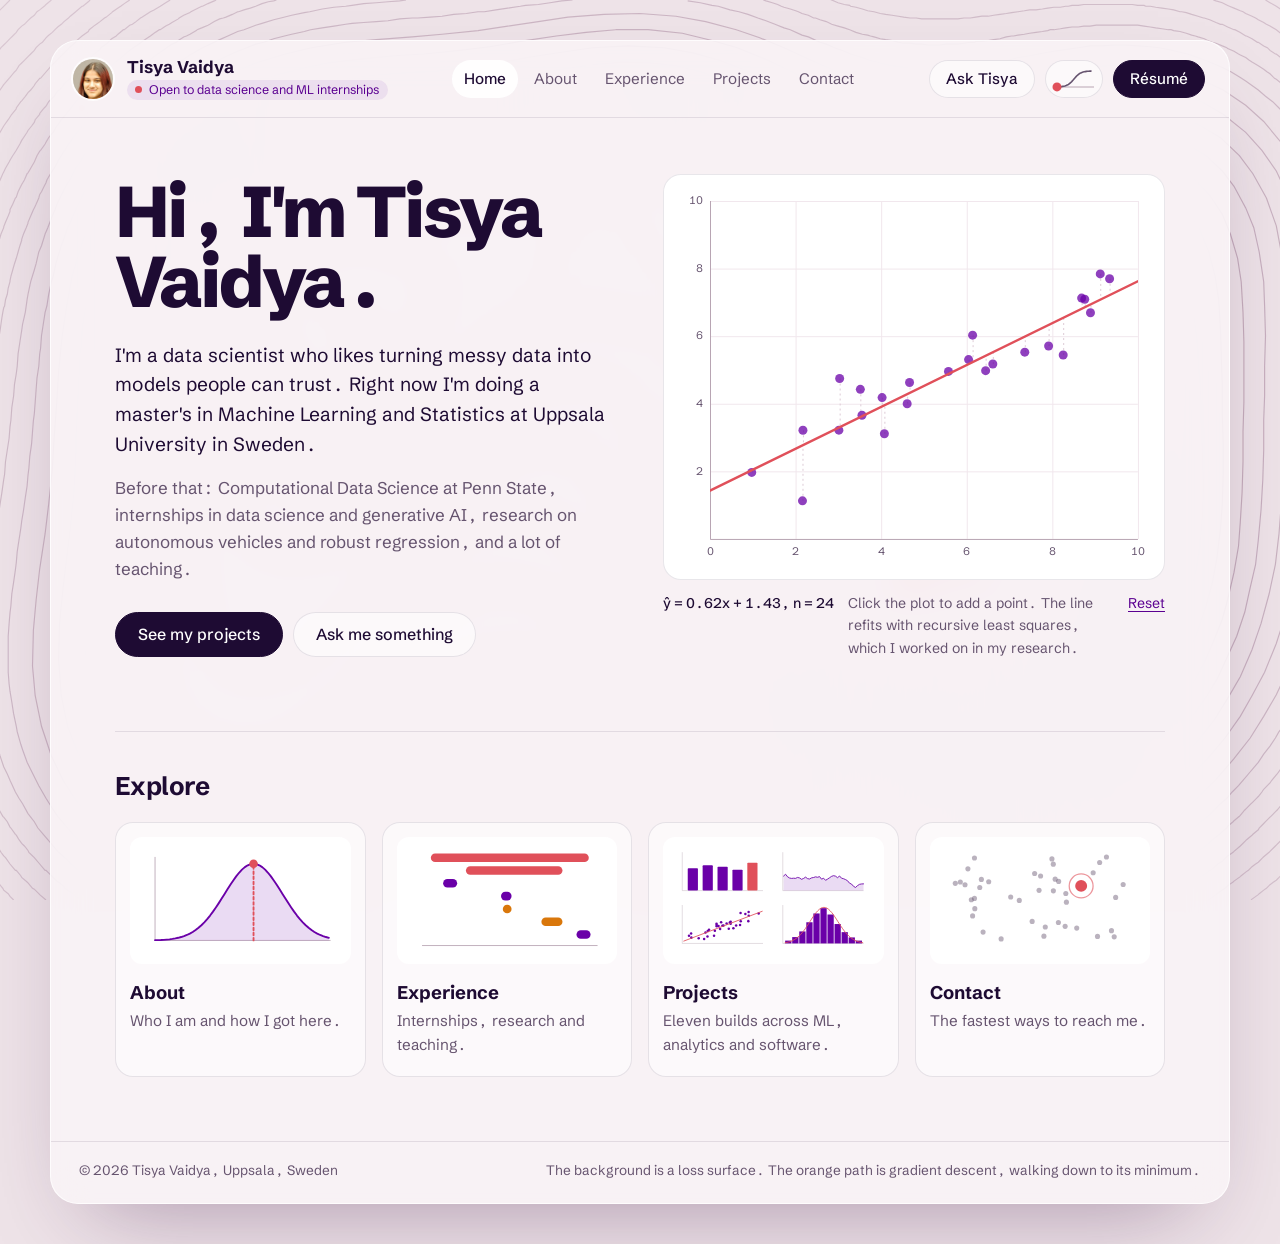
==== index.html @ 28b4d2bb "Plasma palette, fixed dark mode, theme kept across pages, GitHub links for 10 projects" ====
<!DOCTYPE html>
<html lang="en">
<head>
  <meta charset="utf-8">
  <meta name="viewport" content="width=device-width, initial-scale=1">
  <title>Tisya Vaidya, data scientist</title>
  <meta name="description" content="Tisya Vaidya is a data scientist and master's student in Machine Learning and Statistics at Uppsala University, Sweden.">
  <link rel="canonical" href="https://tisyavaidya.com/">
  <meta property="og:type" content="website">
  <meta property="og:url" content="https://tisyavaidya.com/">
  <meta property="og:title" content="Tisya Vaidya, data scientist">
  <meta property="og:description" content="Tisya Vaidya is a data scientist and master's student in Machine Learning and Statistics at Uppsala University, Sweden.">
  <meta property="og:image" content="https://tisyavaidya.com/assets/og-image.png">
  <meta name="twitter:card" content="summary_large_image">
  <link rel="icon" href="assets/favicon.svg" type="image/svg+xml">
  <script>
    /* Apply the saved or system theme before the page paints */
    (function () {
      var t = null; try { t = localStorage.getItem("theme"); } catch (e) {}
      if (!t) { var m = /(?:^|;)theme=(dark|light)/.exec(window.name || ""); if (m) t = m[1]; }
      if (!t) t = window.matchMedia && window.matchMedia("(prefers-color-scheme: dark)").matches ? "dark" : "light";
      document.documentElement.dataset.theme = t;
    })();
  </script>
  <link rel="preconnect" href="https://fonts.googleapis.com">
  <link rel="preconnect" href="https://fonts.gstatic.com" crossorigin>
  <link href="https://fonts.googleapis.com/css2?family=Schibsted+Grotesk:wght@400;500;700;800&display=swap" rel="stylesheet">
  <link rel="stylesheet" href="css/site.css">
</head>
<body data-page="home">
  <a class="skip" href="#main">Skip to content</a>
  <div class="card">
    <header id="site-header"></header>
    <main id="main">

      <section class="hero" aria-labelledby="hi">
        <div>
          <h1 id="hi">Hi, I'm Tisya Vaidya.</h1>
          <p class="lede">I'm a data scientist who likes turning messy data into models people can trust. Right now I'm doing a master's in Machine Learning and Statistics at Uppsala University in Sweden.</p>
          <p>Before that: Computational Data Science at Penn State, internships in data science and generative AI, research on autonomous vehicles and robust regression, and a lot of teaching.</p>
          <div class="actions">
            <a class="btn-solid btn-lg" href="projects.html">See my projects</a>
            <button type="button" class="btn-ghost btn-lg" data-open-ask>Ask me something</button>
          </div>
        </div>
        <figure class="fit">
          <div class="plot-frame">
            <canvas id="fit-canvas" role="img" aria-label="Scatter plot with a fitted regression line. Click or tap the plot to add points; the line refits each time."></canvas>
          </div>
          <figcaption>
            <span class="eq" id="fit-eq">ŷ = …</span>
            <span class="hint">Click the plot to add a point. The line refits with recursive least squares, which I worked on in my research.</span>
            <button type="button" class="link-btn" id="fit-reset">Reset</button>
          </figcaption>
        </figure>
      </section>

      <h2 class="section-title">Explore</h2>
      <ul class="explore">
        <li><a href="about.html"><div class="pic" data-chart="density"></div><strong>About</strong><span>Who I am and how I got here.</span></a></li>
        <li><a href="experience.html"><div class="pic" data-chart="gantt"></div><strong>Experience</strong><span>Internships, research and teaching.</span></a></li>
        <li><a href="projects.html"><div class="pic" data-chart="multiples"></div><strong>Projects</strong><span>Eleven builds across ML, analytics and software.</span></a></li>
        <li><a href="contact.html"><div class="pic" data-chart="you"></div><strong>Contact</strong><span>The fastest ways to reach me.</span></a></li>
      </ul>
    </main>
    <footer id="site-footer"></footer>
  </div>
  <script src="js/data.js"></script>
  <script src="js/backdrop.js"></script>
  <script src="js/site.js"></script>
  <script src="js/hero.js"></script>
</body>
</html>
---- css/site.css ----
/* ==========================================================================
   Tisya Vaidya — site styles
   Every colour lives in the two theme blocks below.
   ========================================================================== */

:root {
  color-scheme: light;
  --bg: #EEE3E8;
  --contour: #9C7590;
  --card: rgba(251, 246, 248, 0.8);
  --card-edge: rgba(255, 255, 255, 0.75);
  --card-shadow: 0 40px 90px -40px rgba(60, 20, 70, 0.4);
  --surface: rgba(255, 255, 255, 0.6);
  --surface-hover: rgba(255, 255, 255, 0.92);
  --ink: #1E0B33;
  --muted: #66546F;
  --rule: rgba(30, 11, 51, 0.1);
  /* Plasma colormap: violet, coral, amber */
  --blue: #6A00A8;          /* main series (violet) */
  --blue-text: #5B0091;
  --orange: #E0505A;        /* accent (coral) */
  --green: #D9770B;         /* third series (amber) */
  --on-solid: #FFFFFF;
  --solid: #1E0B33;
  --solid-hover: #35204A;
  --badge-bg: rgba(106, 0, 168, 0.08);
  --badge-ink: #5B0091;
  --plot-bg: #FFFFFF;
  --plot-grid: #F1E7ED;
  --plot-axis: #B8A5B3;
  --plot-resid: #DDCBD6;
  --dialog-bg: #FCF8FA;

  --font: "Schibsted Grotesk", system-ui, -apple-system, "Segoe UI", sans-serif;
}

:root[data-theme="dark"] {
  color-scheme: dark;
  --bg: #0E0C12;
  --contour: #3B3150;
  --card: rgba(24, 21, 31, 0.84);
  --card-edge: rgba(255, 255, 255, 0.07);
  --card-shadow: 0 40px 90px -40px rgba(0, 0, 0, 0.85);
  --surface: rgba(255, 255, 255, 0.04);
  --surface-hover: rgba(255, 255, 255, 0.08);
  --ink: #F2EEF6;
  --muted: #A9A1B4;
  --rule: rgba(255, 255, 255, 0.09);
  /* Bright end of the Plasma colormap */
  --blue: #EC6A7D;          /* main series (coral-pink) */
  --blue-text: #F59AB0;
  --orange: #FCC438;        /* accent (yellow) */
  --green: #B77AF0;         /* third series (light violet) */
  --on-solid: #16131C;
  --solid: #F2EEF6;
  --solid-hover: #FFFFFF;
  --badge-bg: rgba(252, 196, 56, 0.12);
  --badge-ink: #FCD46A;
  --plot-bg: #15121B;
  --plot-grid: #25212E;
  --plot-axis: #4E465C;
  --plot-resid: #3A3446;
  --dialog-bg: #18151F;
}

/* ------------------------------------------------------------------ Base */
*, *::before, *::after { box-sizing: border-box; }
html { -webkit-text-size-adjust: 100%; }
body {
  margin: 0; min-height: 100vh;
  background: var(--bg); color: var(--ink);
  font-family: var(--font); font-size: 1.0625rem; line-height: 1.6;
  -webkit-font-smoothing: antialiased; font-variant-numeric: tabular-nums;
  transition: background-color .4s ease, color .3s ease;
}
img, svg { display: block; max-width: 100%; }
h1, h2, h3, h4 { margin: 0; line-height: 1.15; }
p { margin: 0; }
a { color: var(--blue-text); text-underline-offset: 3px; text-decoration-thickness: 1px; }
a:hover { text-decoration-thickness: 2px; }
button { font: inherit; color: inherit; }
:focus-visible { outline: 2px solid var(--orange); outline-offset: 3px; border-radius: 6px; }
.sr-only { position: absolute; width: 1px; height: 1px; overflow: hidden; clip: rect(0 0 0 0); white-space: nowrap; }
.muted { color: var(--muted); }
.skip { position: absolute; left: -9999px; z-index: 50; }
.skip:focus { left: 16px; top: 12px; background: var(--solid); color: var(--on-solid); padding: 8px 12px; border-radius: 8px; }
@media (prefers-reduced-motion: reduce) { *, *::before, *::after { transition: none !important; animation: none !important; } }

/* -------------------------------------------------------------- Backdrop */
.backdrop { position: fixed; inset: 0; z-index: 0; pointer-events: none; }
.backdrop svg { width: 100%; height: 100%; }
.backdrop .c { fill: none; stroke: var(--contour); stroke-width: 1.15; vector-effect: non-scaling-stroke; }
.backdrop .gd { fill: none; stroke: var(--orange); stroke-width: 1.6; stroke-opacity: .55; stroke-dasharray: 2 5; vector-effect: non-scaling-stroke; }
.backdrop .gd-pt { fill: var(--orange); fill-opacity: .7; }
.backdrop .gd-min { fill: none; stroke: var(--orange); stroke-width: 2.5; }

/* ------------------------------------------------------------------ Card */
.card {
  position: relative; z-index: 1;
  max-width: 1180px; margin: 40px auto;
  background: var(--card);
  -webkit-backdrop-filter: blur(18px) saturate(1.15); backdrop-filter: blur(18px) saturate(1.15);
  border: 1px solid var(--card-edge); border-radius: 28px;
  box-shadow: var(--card-shadow);
}
main { padding: 56px 64px 64px; }

/* ------------------------------------------------------------- Masthead */
.masthead {
  display: flex; align-items: center; gap: 24px;
  padding: 16px 24px 16px 20px; border-bottom: 1px solid var(--rule);
}
.who { display: flex; align-items: center; gap: 12px; text-decoration: none; color: var(--ink); flex: none; }
.who img { width: 44px; height: 44px; border-radius: 50%; object-fit: cover; border: 2px solid var(--card-edge); }
.who-text { display: flex; flex-direction: column; gap: 3px; }
.who-name { font-weight: 700; line-height: 1.1; }
.badge {
  display: inline-flex; align-items: center; gap: 7px; align-self: flex-start;
  font-size: .78rem; line-height: 1; padding: 4px 9px 4px 8px; border-radius: 999px;
  background: var(--badge-bg); color: var(--badge-ink);
}
.pulse { width: 7px; height: 7px; border-radius: 50%; background: var(--orange); }

.nav { display: flex; gap: 4px; margin: 0 auto; }
.nav a { color: var(--muted); text-decoration: none; padding: 7px 12px; border-radius: 999px; font-size: .95rem; }
.nav a:hover { color: var(--ink); background: var(--surface); }
.nav a[aria-current="page"] { color: var(--ink); background: var(--surface-hover); font-weight: 500; }

.nav .nav-extra { display: none; }
button.nav-extra { background: none; border: 0; text-align: left; color: var(--muted); padding: 10px 12px; border-radius: 10px; cursor: pointer; font-size: .95rem; }
.tools { display: flex; align-items: center; gap: 10px; flex: none; }
.btn-ghost, .btn-solid {
  display: inline-flex; align-items: center; justify-content: center; gap: 8px;
  padding: 9px 16px; border-radius: 999px; font-weight: 500; font-size: .95rem; line-height: 1.2;
  text-decoration: none; cursor: pointer; white-space: nowrap;
}
.btn-ghost { background: var(--surface); border: 1px solid var(--rule); color: var(--ink); }
.btn-ghost:hover { background: var(--surface-hover); }
.btn-solid { background: var(--solid); color: var(--on-solid); border: 1px solid var(--solid); }
.btn-solid:hover { background: var(--solid-hover); text-decoration: none; }
.btn-lg { padding: 12px 22px; font-size: 1rem; }

.sigmoid {
  display: grid; place-items: center; width: 58px; height: 38px; padding: 0;
  border-radius: 999px; border: 1px solid var(--rule); background: var(--surface); cursor: pointer;
}
.sigmoid:hover { background: var(--surface-hover); }
.sig-axis { stroke: var(--plot-axis); stroke-width: 1; }
.sig-curve { fill: none; stroke: var(--muted); stroke-width: 1.6; stroke-linecap: round; }
.sig-dot { fill: var(--orange); }

.menu-btn { display: none; width: 40px; height: 38px; border-radius: 10px; border: 1px solid var(--rule); background: var(--surface); cursor: pointer; padding: 0; }
.menu-btn span { display: block; width: 16px; height: 1.6px; margin: 3.5px auto; background: var(--ink); border-radius: 2px; }

/* ------------------------------------------------------------------ Home */
.hero { display: grid; grid-template-columns: minmax(0, 1fr) minmax(0, 1.02fr); gap: 56px; align-items: center; }
.hero h1 { font-size: clamp(2.7rem, 5.6vw, 4.6rem); font-weight: 800; letter-spacing: -0.04em; line-height: .98; }
.hero .lede { margin-top: 24px; font-size: 1.2rem; line-height: 1.55; max-width: 30em; }
.hero .lede + p { margin-top: 14px; color: var(--muted); max-width: 32em; }
.hero .actions { display: flex; flex-wrap: wrap; gap: 10px; margin-top: 30px; }

.fit { margin: 0; }
.plot-frame { background: var(--plot-bg); border: 1px solid var(--rule); border-radius: 18px; padding: 10px; }
#fit-canvas { width: 100%; aspect-ratio: 5 / 4; display: block; cursor: crosshair; touch-action: manipulation; }
.fit figcaption { display: flex; flex-wrap: wrap; align-items: baseline; gap: 4px 14px; margin-top: 12px; font-size: .88rem; color: var(--muted); }
.eq { color: var(--ink); font-weight: 500; }
.fit .hint { flex: 1 1 200px; }
.link-btn { background: none; border: 0; padding: 0; color: var(--blue-text); text-decoration: underline; text-underline-offset: 3px; cursor: pointer; font-size: inherit; }

.section-title { font-size: 1.6rem; font-weight: 700; letter-spacing: -0.02em; margin: 72px 0 20px; padding-top: 40px; border-top: 1px solid var(--rule); }
.explore { list-style: none; margin: 0; padding: 0; display: grid; grid-template-columns: repeat(4, minmax(0, 1fr)); gap: 16px; }
.explore a {
  display: flex; flex-direction: column; height: 100%;
  background: var(--surface); border: 1px solid var(--rule); border-radius: 18px;
  padding: 14px 14px 18px; text-decoration: none; color: var(--ink);
  transition: background-color .2s ease, transform .2s ease;
}
.explore a:hover { background: var(--surface-hover); transform: translateY(-2px); }
.explore .pic { background: var(--plot-bg); border-radius: 12px; padding: 8px; margin-bottom: 14px; }
.explore strong { font-size: 1.15rem; }
.explore span { color: var(--muted); font-size: .95rem; margin-top: 2px; }

/* ----------------------------------------------------------- Mini charts */
.mini { width: 100%; height: auto; }
.mini .ax { stroke: var(--plot-axis); stroke-width: 1; }
.mini .fa { fill: var(--blue); }
.mini .fb { fill: var(--orange); }
.mini .fc { fill: var(--orange); }
.mini .fg { fill: var(--green); }
.mini .fm { fill: var(--muted); }
.mini .la { fill: none; stroke: var(--blue); stroke-width: 2.2; stroke-linejoin: round; stroke-linecap: round; }
.mini .lb { fill: none; stroke: var(--orange); stroke-width: 2.2; stroke-linecap: round; }
.mini .lm { fill: none; stroke: var(--muted); stroke-width: 1.4; stroke-dasharray: 4 4; }
.mini .area { fill: var(--blue); fill-opacity: .14; }
.mini .ring-m { fill: none; stroke: var(--plot-grid); stroke-width: 11; }
.mini .ring { fill: none; stroke: var(--blue); stroke-width: 11; }
.mini .ring-b { fill: none; stroke: var(--orange); stroke-width: 1.5; stroke-opacity: .6; }
.mini text { font: 600 11px var(--font); text-anchor: middle; }
.mini .tl { fill: #fff; }
.mini .td { fill: var(--ink); }

/* -------------------------------------------------------- Inner pages */
.page-head { max-width: 46em; margin-bottom: 48px; }
.page-head h1 { font-size: clamp(2.3rem, 4.6vw, 3.6rem); font-weight: 800; letter-spacing: -0.035em; }
.page-head p { margin-top: 14px; font-size: 1.15rem; color: var(--muted); }
h2.sub { font-size: 1.4rem; font-weight: 700; letter-spacing: -0.015em; margin: 56px 0 22px; }

/* About */
.about-grid { display: grid; grid-template-columns: 300px minmax(0, 1fr); gap: 48px; align-items: start; }
.portrait { border-radius: 22px; width: 100%; height: auto; }
.prose { max-width: 38em; }
.prose p + p { margin-top: 1em; }
.prose .big { font-size: 1.25rem; line-height: 1.5; }
.skills { margin: 0; }
.skills > div { display: grid; grid-template-columns: 200px minmax(0, 1fr); gap: 24px; padding: 13px 0; border-bottom: 1px solid var(--rule); }
.skills dt { color: var(--muted); }
.skills dd { margin: 0; }

/* Timelines */
.timeline { list-style: none; margin: 0; padding: 0; }
.timeline > li { display: grid; grid-template-columns: 180px minmax(0, 1fr); gap: 24px; padding: 0 0 34px; scroll-margin-top: 24px; }
.timeline > li:target h3 { color: var(--blue-text); }
.when { color: var(--muted); font-size: .95rem; padding-top: 2px; }
.timeline h3 { font-size: 1.15rem; font-weight: 700; }
.timeline h3 + p { margin-top: 2px; }
.timeline ul { margin: 10px 0 0; padding-left: 1.1em; max-width: 42em; }
.timeline ul li + li { margin-top: 5px; }
.timeline ul li::marker { color: var(--blue); }

/* Gantt */
.gantt { background: var(--surface); border: 1px solid var(--rule); border-radius: 18px; padding: 22px 24px 18px; }
.g-axis { position: relative; height: 20px; margin-left: 230px; font-size: .8rem; color: var(--muted); }
.g-axis span { position: absolute; transform: translateX(-50%); }
.g-rows { list-style: none; margin: 4px 0 0; padding: 0; }
.g-row { display: grid; grid-template-columns: 230px minmax(0, 1fr); align-items: center; min-height: 40px; }
.g-label { color: var(--ink); text-decoration: none; font-size: .9rem; font-weight: 500; line-height: 1.25; padding-right: 16px; }
.g-label span { display: block; font-weight: 400; color: var(--muted); font-size: .8rem; }
.g-label:hover { color: var(--blue-text); }
.g-track { position: relative; height: 40px; }
.g-tick { position: absolute; top: 0; bottom: 0; width: 1px; background: var(--rule); }
.g-bar { position: absolute; top: 12px; height: 16px; border-radius: 8px; transition: filter .15s ease, transform .15s ease; }
.g-bar:hover, .g-bar:focus-visible { filter: brightness(1.12); transform: scaleY(1.2); }
.k-work { background: var(--blue); }
.k-research { background: var(--green); }
.k-teaching { background: var(--orange); }
.g-legend { display: flex; gap: 20px; margin: 14px 0 0 230px; font-size: .85rem; color: var(--muted); }
.g-legend span { display: inline-flex; align-items: center; gap: 7px; }
.g-legend i { width: 18px; height: 8px; border-radius: 4px; }

/* Projects */
.filters { display: flex; flex-wrap: wrap; gap: 8px; margin-bottom: 28px; }
.chip {
  padding: 7px 14px; border-radius: 999px; border: 1px solid var(--rule);
  background: var(--surface); color: var(--ink); cursor: pointer; font-size: .92rem;
}
.chip:hover { background: var(--surface-hover); }
.chip[aria-pressed="true"] { background: var(--solid); color: var(--on-solid); border-color: var(--solid); }
.pgrid { list-style: none; margin: 0; padding: 0; display: grid; grid-template-columns: repeat(3, minmax(0, 1fr)); gap: 18px; }
.pcard[hidden] { display: none; }
.pcard button {
  display: flex; flex-direction: column; width: 100%; height: 100%; text-align: left; padding: 12px 12px 18px;
  background: var(--surface); border: 1px solid var(--rule); border-radius: 18px; cursor: pointer;
  transition: background-color .2s ease, transform .2s ease;
}
.pcard button:hover { background: var(--surface-hover); transform: translateY(-2px); }
.thumb { display: block; background: var(--plot-bg); border-radius: 12px; padding: 10px 14px; }
.pmeta { display: flex; flex-direction: column; gap: 4px; padding: 14px 6px 0; }
.ptitle { font-weight: 700; font-size: 1.05rem; line-height: 1.3; }
.psum { font-size: .93rem; color: var(--muted); }
.pstack { font-size: .82rem; color: var(--blue-text); margin-top: 4px; }
.pcard.featured { grid-column: span 2; }
.pcard.featured button { flex-direction: row; align-items: center; gap: 14px; }
.pcard.featured .thumb { flex: 0 0 48%; }
.pcard.featured .ptitle { font-size: 1.35rem; letter-spacing: -0.01em; }
.pcard.featured .psum { font-size: 1rem; }

/* Dialogs */
dialog {
  border: 1px solid var(--rule); border-radius: 24px; padding: 0; color: var(--ink);
  background: var(--dialog-bg); box-shadow: 0 30px 80px -20px rgba(0, 0, 0, .45);
  max-height: calc(100vh - 48px);
}
dialog::backdrop { background: rgba(10, 18, 28, 0.45); -webkit-backdrop-filter: blur(3px); backdrop-filter: blur(3px); }
dialog[open] { animation: pop .22s ease-out; }
@keyframes pop { from { opacity: 0; transform: translateY(10px) scale(.98); } }
.close {
  position: absolute; top: 14px; right: 14px; width: 36px; height: 36px; border-radius: 50%;
  border: 1px solid var(--rule); background: var(--surface); font-size: 1.3rem; line-height: 1; cursor: pointer; z-index: 2;
}
.close:hover { background: var(--surface-hover); }

.project-dialog { width: min(760px, calc(100vw - 32px)); }
.pd-thumb { background: var(--plot-bg); padding: 28px 60px 20px; border-bottom: 1px solid var(--rule); }
.pd-thumb .mini { max-height: 220px; margin: 0 auto; }
.pd-body { padding: 26px 32px 32px; }
.pd-body h2 { font-size: 1.7rem; letter-spacing: -0.02em; margin-top: 2px; }
.pd-body > p:not(.muted):not(.pd-link) { margin-top: 12px; }
.pd-body h3 { font-size: 1.05rem; margin-top: 22px; }
.tags { list-style: none; display: flex; flex-wrap: wrap; gap: 6px; padding: 0; margin: 12px 0 4px; }
.tags li { font-size: .82rem; padding: 3px 10px; border-radius: 999px; background: var(--surface-hover); border: 1px solid var(--rule); }
.results { padding-left: 1.1em; margin: 8px 0 0; }
.results li + li { margin-top: 4px; }
.results li::marker { color: var(--orange); }
.metrics { display: grid; grid-template-columns: repeat(3, minmax(0, 1fr)); gap: 12px; margin: 18px 0 6px; }
.metrics div { background: var(--surface); border: 1px solid var(--rule); border-radius: 14px; padding: 12px 14px; display: flex; flex-direction: column; }
.metrics dd { margin: 0; font-size: 1.7rem; font-weight: 800; letter-spacing: -0.02em; line-height: 1.1; }
.metrics dt { font-size: .82rem; color: var(--muted); }
.pd-link { margin-top: 24px; }

.ask { width: min(520px, calc(100vw - 32px)); }
.ask[open] { display: flex; flex-direction: column; }
.ask-head { display: flex; gap: 12px; align-items: center; padding: 20px 64px 16px 22px; border-bottom: 1px solid var(--rule); }
.ask-head img { width: 40px; height: 40px; border-radius: 50%; }
.ask-head h2 { font-size: 1.15rem; }
.ask-head p { font-size: .85rem; color: var(--muted); }
.ask-log { padding: 18px 22px; display: flex; flex-direction: column; gap: 10px; min-height: 180px; max-height: 46vh; overflow-y: auto; }
.msg { max-width: 85%; padding: 10px 14px; border-radius: 16px; font-size: .97rem; line-height: 1.45; }
.msg.me { align-self: flex-start; background: var(--surface-hover); border: 1px solid var(--rule); border-bottom-left-radius: 5px; }
.msg.you { align-self: flex-end; background: var(--blue); color: #fff; border-bottom-right-radius: 5px; }
:root[data-theme="dark"] .msg.you { color: #16131C; }
.msg.typing { color: var(--muted); letter-spacing: .2em; }
.ask-chips { display: flex; flex-wrap: wrap; gap: 6px; padding: 0 22px 12px; }
.ask-chips .chip { font-size: .85rem; padding: 6px 12px; }
.ask-form { display: flex; gap: 8px; padding: 14px 22px 20px; border-top: 1px solid var(--rule); }
.ask-form input {
  flex: 1; min-width: 0; font: inherit; font-size: .97rem; color: var(--ink);
  background: var(--surface); border: 1px solid var(--rule); border-radius: 999px; padding: 9px 16px;
}

/* Contact */
.contact-hero h1 { font-size: clamp(2.6rem, 6vw, 5rem); font-weight: 800; letter-spacing: -0.04em; line-height: 1; }
.contact-hero > p { margin-top: 16px; font-size: 1.2rem; color: var(--muted); max-width: 32em; }
.email-row { display: flex; flex-wrap: wrap; align-items: center; gap: 12px 18px; margin-top: 36px; }
.email-row a { font-size: clamp(1.4rem, 3.4vw, 2.3rem); font-weight: 700; letter-spacing: -0.02em; color: var(--ink); }
.contact-links { list-style: none; padding: 0; margin: 48px 0 0; display: grid; grid-template-columns: repeat(3, minmax(0, 1fr)); gap: 16px; }
.contact-links a {
  display: block; padding: 18px 20px; border-radius: 18px; background: var(--surface); border: 1px solid var(--rule);
  text-decoration: none; color: var(--ink);
}
.contact-links a:hover { background: var(--surface-hover); }
.contact-links strong { display: block; font-size: 1.1rem; }
.contact-links span { color: var(--muted); font-size: .92rem; }

/* Footer */
.site-footer { display: flex; flex-wrap: wrap; justify-content: space-between; gap: 6px 24px; padding: 18px 28px 22px; border-top: 1px solid var(--rule); font-size: .85rem; color: var(--muted); }

/* ------------------------------------------------------------ Responsive */
@media (max-width: 1100px) {
  .masthead { flex-wrap: wrap; position: relative; }
  .nav { order: 3; display: none; flex-direction: column; width: 100%; margin: 0; gap: 2px; }
  .masthead.nav-open .nav { display: flex; }
  .nav a { padding: 10px 12px; border-radius: 10px; }
  .tools { margin-left: auto; }
  .menu-btn { display: block; }
}
@media (max-width: 980px) {
  main { padding: 44px 36px 52px; }
  .hero { grid-template-columns: 1fr; gap: 40px; }
  .explore { grid-template-columns: repeat(2, minmax(0, 1fr)); }
  .pgrid { grid-template-columns: repeat(2, minmax(0, 1fr)); }
  .about-grid { grid-template-columns: 220px minmax(0, 1fr); gap: 32px; }
  .g-axis, .g-legend { margin-left: 170px; }
  .g-row { grid-template-columns: 170px minmax(0, 1fr); }
}
@media (max-width: 680px) {
  .card { margin: 12px; border-radius: 22px; }
  main { padding: 32px 20px 40px; }
  .masthead { padding: 12px 14px; gap: 12px; }
  .masthead { flex-wrap: nowrap; }
  .masthead.nav-open { flex-wrap: wrap; }
  .who { flex: 1 1 0; min-width: 0; gap: 10px; }
  .who img { width: 40px; height: 40px; }
  .who-text { min-width: 0; }
  .badge { font-size: .72rem; white-space: normal; line-height: 1.25; padding: 4px 9px; }
  .tools { gap: 8px; }
  .tools .btn-ghost, .tools .btn-solid { display: none; }
  .nav .nav-extra { display: block; }
  .hero .lede { font-size: 1.1rem; }
  .explore { gap: 12px; }
  .explore a { padding: 10px 10px 14px; }
  .explore span { font-size: .85rem; }
  .pgrid { grid-template-columns: 1fr; }
  .pcard.featured { grid-column: auto; }
  .pcard.featured button { flex-direction: column; align-items: stretch; }
  .about-grid { grid-template-columns: 1fr; }
  .portrait { max-width: 260px; }
  .skills > div, .timeline > li { grid-template-columns: 1fr; gap: 2px; }
  .gantt { padding: 16px 14px 14px; }
  .g-axis, .g-legend { margin-left: 0; }
  .g-legend { flex-wrap: wrap; gap: 8px 16px; }
  .g-row { grid-template-columns: 1fr; padding: 6px 0; }
  .g-label { font-size: .85rem; }
  .g-track { height: 22px; }
  .g-bar { top: 4px; height: 14px; }
  .contact-links { grid-template-columns: 1fr; }
  .pd-thumb { padding: 20px 24px 14px; }
  .pd-body { padding: 22px 20px 26px; }
  .metrics { grid-template-columns: 1fr 1fr 1fr; gap: 8px; }
  .metrics dd { font-size: 1.3rem; }
  .site-footer { padding: 16px 18px 20px; }
}
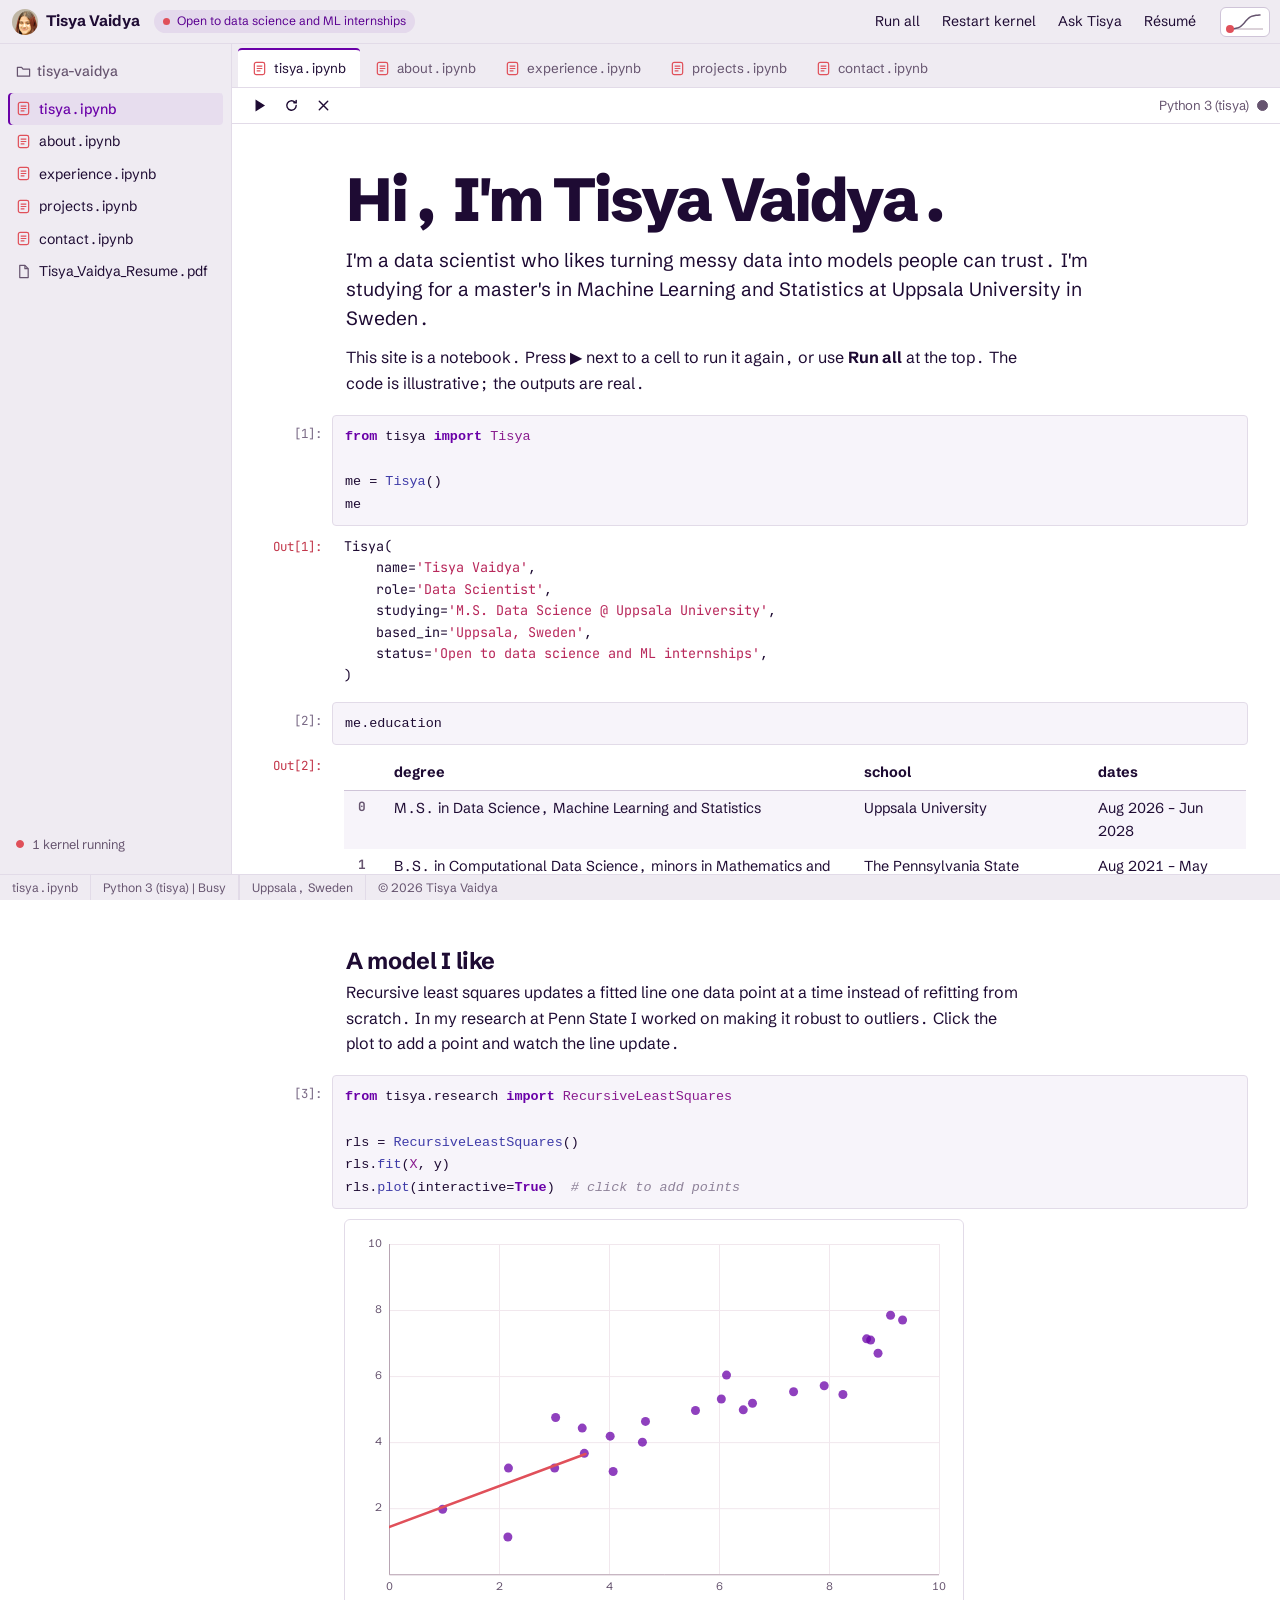
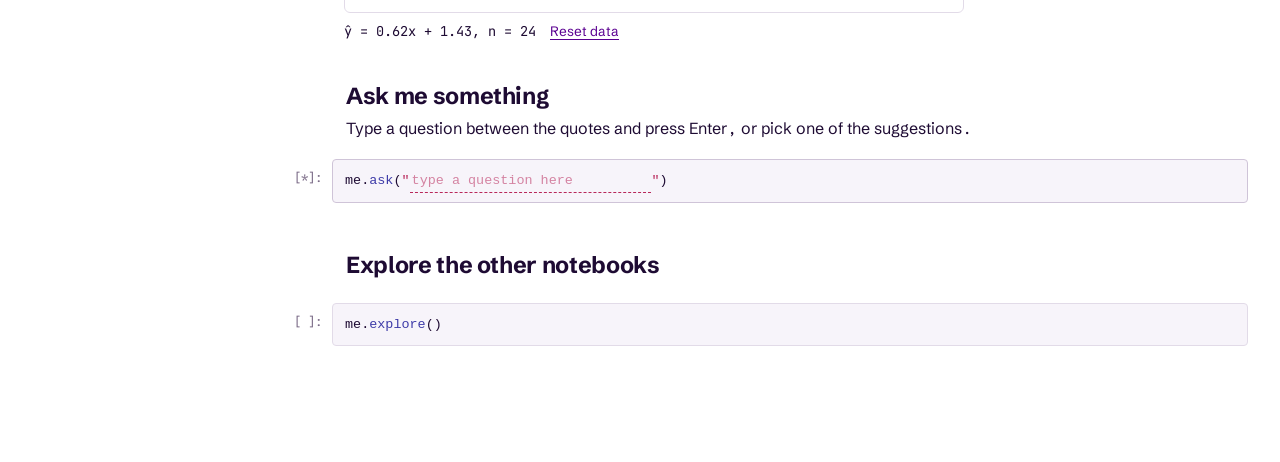
==== commit 1245c295: "Redesign as a JupyterLab-style notebook Each page is a notebook with cells that run on load; visitor" ====
--- a/index.html
+++ b/index.html
@@ -24,50 +24,72 @@
   </script>
   <link rel="preconnect" href="https://fonts.googleapis.com">
   <link rel="preconnect" href="https://fonts.gstatic.com" crossorigin>
-  <link href="https://fonts.googleapis.com/css2?family=Schibsted+Grotesk:wght@400;500;700;800&display=swap" rel="stylesheet">
-  <link rel="stylesheet" href="css/site.css">
+  <link href="https://fonts.googleapis.com/css2?family=JetBrains+Mono:wght@400;700&family=Schibsted+Grotesk:wght@400;500;700;800&display=swap" rel="stylesheet">
+  <link rel="stylesheet" href="css/notebook.css">
 </head>
 <body data-page="home">
-  <a class="skip" href="#main">Skip to content</a>
-  <div class="card">
-    <header id="site-header"></header>
-    <main id="main">
+  <a class="skip" href="#notebook">Skip to notebook</a>
+  <div id="app">
+    <div class="main">
+      <main class="notebook" id="notebook">
 
-      <section class="hero" aria-labelledby="hi">
-        <div>
-          <h1 id="hi">Hi, I'm Tisya Vaidya.</h1>
-          <p class="lede">I'm a data scientist who likes turning messy data into models people can trust. Right now I'm doing a master's in Machine Learning and Statistics at Uppsala University in Sweden.</p>
-          <p>Before that: Computational Data Science at Penn State, internships in data science and generative AI, research on autonomous vehicles and robust regression, and a lot of teaching.</p>
-          <div class="actions">
-            <a class="btn-solid btn-lg" href="projects.html">See my projects</a>
-            <button type="button" class="btn-ghost btn-lg" data-open-ask>Ask me something</button>
-          </div>
-        </div>
-        <figure class="fit">
-          <div class="plot-frame">
-            <canvas id="fit-canvas" role="img" aria-label="Scatter plot with a fitted regression line. Click or tap the plot to add points; the line refits each time."></canvas>
-          </div>
-          <figcaption>
-            <span class="eq" id="fit-eq">ŷ = …</span>
-            <span class="hint">Click the plot to add a point. The line refits with recursive least squares, which I worked on in my research.</span>
-            <button type="button" class="link-btn" id="fit-reset">Reset</button>
-          </figcaption>
-        </figure>
-      </section>
+        <div class="cell md"><div class="cell-body">
+          <h1>Hi, I'm Tisya Vaidya.</h1>
+          <p class="lede">I'm a data scientist who likes turning messy data into models people can trust. I'm studying for a master's in Machine Learning and Statistics at Uppsala University in Sweden.</p>
+          <p>This site is a notebook. Press ▶ next to a cell to run it again, or use <strong>Run all</strong> at the top. The code is illustrative; the outputs are real.</p>
+        </div></div>
 
-      <h2 class="section-title">Explore</h2>
-      <ul class="explore">
-        <li><a href="about.html"><div class="pic" data-chart="density"></div><strong>About</strong><span>Who I am and how I got here.</span></a></li>
-        <li><a href="experience.html"><div class="pic" data-chart="gantt"></div><strong>Experience</strong><span>Internships, research and teaching.</span></a></li>
-        <li><a href="projects.html"><div class="pic" data-chart="multiples"></div><strong>Projects</strong><span>Eleven builds across ML, analytics and software.</span></a></li>
-        <li><a href="contact.html"><div class="pic" data-chart="you"></div><strong>Contact</strong><span>The fastest ways to reach me.</span></a></li>
-      </ul>
-    </main>
-    <footer id="site-footer"></footer>
+        <div class="cell code"><div class="cell-body">
+          <pre class="src"><code>from tisya import Tisya
+
+me = Tisya()
+me</code></pre>
+          <div class="output" data-render="me-repr" hidden><span class="out-prompt"></span><div class="out-body"></div></div>
+        </div></div>
+
+        <div class="cell code"><div class="cell-body">
+          <pre class="src"><code>me.education</code></pre>
+          <div class="output" data-render="education" hidden><span class="out-prompt"></span><div class="out-body"></div></div>
+        </div></div>
+
+        <div class="cell md"><div class="cell-body">
+          <h2>A model I like</h2>
+          <p>Recursive least squares updates a fitted line one data point at a time instead of refitting from scratch. In my research at Penn State I worked on making it robust to outliers. Click the plot to add a point and watch the line update.</p>
+        </div></div>
+
+        <div class="cell code"><div class="cell-body">
+          <pre class="src"><code>from tisya.research import RecursiveLeastSquares
+
+rls = RecursiveLeastSquares()
+rls.fit(X, y)
+rls.plot(interactive=True)  # click to add points</code></pre>
+          <div class="output" data-render="plot" hidden><div class="out-body"><div class="plot-frame"><canvas id="fit-canvas" role="img" aria-label="Scatter plot with a fitted regression line. Click or tap the plot to add points; the line refits each time."></canvas></div>
+            <p class="plot-caption"><span class="eq" id="fit-eq">ŷ = …</span><button type="button" class="link-btn" id="fit-reset">Reset data</button></p></div></div>
+        </div></div>
+
+        <div class="cell md"><div class="cell-body">
+          <h2>Ask me something</h2>
+          <p>Type a question between the quotes and press Enter, or pick one of the suggestions.</p>
+        </div></div>
+
+        <div class="cell code"><div class="cell-body">
+          <pre class="src"><code>me.ask(&quot;__INPUT__&quot;)</code></pre>
+          <div class="output" data-render="ask" hidden><div class="out-body"></div></div>
+        </div></div>
+
+        <div class="cell md"><div class="cell-body">
+          <h2>Explore the other notebooks</h2>
+        </div></div>
+
+        <div class="cell code"><div class="cell-body">
+          <pre class="src"><code>me.explore()</code></pre>
+          <div class="output" data-render="explore" hidden><div class="out-body"></div></div>
+        </div></div>
+      </main>
+    </div>
   </div>
   <script src="js/data.js"></script>
-  <script src="js/backdrop.js"></script>
-  <script src="js/site.js"></script>
   <script src="js/hero.js"></script>
+  <script src="js/notebook.js"></script>
 </body>
 </html>
--- a/css/notebook.css
+++ b/css/notebook.css
@@ -0,0 +1,443 @@
+/* ==========================================================================
+   Tisya Vaidya — notebook theme (JupyterLab-style, Plasma colours)
+   Every colour lives in the two theme blocks below.
+   ========================================================================== */
+
+:root {
+  color-scheme: light;
+  --chrome: #EFEBF2;        /* menu bar, sidebar, tabs */
+  --chrome-2: #E6E0EB;
+  --paper: #FFFFFF;         /* notebook page */
+  --code-bg: #F7F4FA;
+  --ink: #1E0B33;
+  --muted: #66546F;
+  --rule: #E2DBE8;
+  --rule-strong: #CFC4D8;
+  --select: #6A00A8;        /* selected-cell bar */
+  --select-soft: rgba(106, 0, 168, 0.06);
+  --prompt: #7A6A86;
+  --out: #C2364A;           /* Out[n] prompt */
+  /* Plasma colormap for charts */
+  --blue: #6A00A8;
+  --blue-text: #5B0091;
+  --orange: #E0505A;
+  --green: #D9770B;
+  /* syntax */
+  --tk-k: #6A00A8;
+  --tk-s: #B8275A;
+  --tk-n: #A65A00;
+  --tk-f: #3E3BA8;
+  --tk-a: #1E0B33;
+  --tk-t: #8A1C8F;
+  --tk-c: #8E8299;
+  --on-solid: #FFFFFF;
+  --solid: #1E0B33;
+  --solid-hover: #35204A;
+  --badge-bg: rgba(106, 0, 168, 0.08);
+  --badge-ink: #5B0091;
+  --plot-bg: #FFFFFF;
+  --plot-grid: #F1E7ED;
+  --plot-axis: #B8A5B3;
+  --plot-resid: #DDCBD6;
+  --dialog-bg: #FFFFFF;
+  --surface: #F7F4FA;
+  --surface-hover: #EFE9F4;
+
+  --sans: "Schibsted Grotesk", system-ui, -apple-system, "Segoe UI", sans-serif;
+  --mono: "JetBrains Mono", ui-monospace, "SFMono-Regular", Menlo, Consolas, monospace;
+  --gutter: 84px;
+}
+
+:root[data-theme="dark"] {
+  color-scheme: dark;
+  --chrome: #131118;
+  --chrome-2: #1B1822;
+  --paper: #0E0C12;
+  --code-bg: #17141D;
+  --ink: #F2EEF6;
+  --muted: #A9A1B4;
+  --rule: #26222E;
+  --rule-strong: #383242;
+  --select: #B77AF0;
+  --select-soft: rgba(183, 122, 240, 0.06);
+  --prompt: #8B8197;
+  --out: #EC6A7D;
+  --blue: #EC6A7D;
+  --blue-text: #F59AB0;
+  --orange: #FCC438;
+  --green: #B77AF0;
+  --tk-k: #C59AF5;
+  --tk-s: #F38BA0;
+  --tk-n: #FCC438;
+  --tk-f: #8FB8FF;
+  --tk-a: #F2EEF6;
+  --tk-t: #E59BE0;
+  --tk-c: #7A7088;
+  --on-solid: #16131C;
+  --solid: #F2EEF6;
+  --solid-hover: #FFFFFF;
+  --badge-bg: rgba(252, 196, 56, 0.12);
+  --badge-ink: #FCD46A;
+  --plot-bg: #15121B;
+  --plot-grid: #25212E;
+  --plot-axis: #4E465C;
+  --plot-resid: #3A3446;
+  --dialog-bg: #18151F;
+  --surface: #1B1822;
+  --surface-hover: #241F2C;
+}
+
+/* ------------------------------------------------------------------ Base */
+*, *::before, *::after { box-sizing: border-box; }
+html { -webkit-text-size-adjust: 100%; }
+body {
+  margin: 0; background: var(--paper); color: var(--ink);
+  font-family: var(--sans); font-size: 1rem; line-height: 1.6;
+  -webkit-font-smoothing: antialiased; font-variant-numeric: tabular-nums;
+  padding-bottom: 26px;
+}
+img, svg { display: block; max-width: 100%; }
+h1, h2, h3 { margin: 0; line-height: 1.15; }
+p { margin: 0; }
+a { color: var(--blue-text); text-underline-offset: 3px; text-decoration-thickness: 1px; }
+a:hover { text-decoration-thickness: 2px; }
+button { font: inherit; color: inherit; }
+:focus-visible { outline: 2px solid var(--orange); outline-offset: 2px; border-radius: 4px; }
+.sr-only { position: absolute; width: 1px; height: 1px; overflow: hidden; clip: rect(0 0 0 0); white-space: nowrap; }
+.muted { color: var(--muted); }
+.small { font-size: .88rem; }
+.skip { position: absolute; left: -9999px; z-index: 60; }
+.skip:focus { left: 12px; top: 8px; background: var(--solid); color: var(--on-solid); padding: 6px 10px; border-radius: 6px; }
+@media (prefers-reduced-motion: reduce) { *, *::before, *::after { transition: none !important; animation: none !important; } }
+
+/* ---------------------------------------------------------------- Layout */
+#app { display: grid; grid-template-columns: 232px minmax(0, 1fr); grid-template-rows: auto 1fr; min-height: calc(100vh - 26px); }
+.menubar { grid-column: 1 / -1; }
+.sidebar { grid-column: 1; grid-row: 2; }
+.main { grid-column: 2; grid-row: 2; min-width: 0; }
+
+/* Menu bar */
+.menubar {
+  position: sticky; top: 0; z-index: 20; display: flex; align-items: center; gap: 14px;
+  height: 44px; padding: 0 10px 0 12px; background: var(--chrome); border-bottom: 1px solid var(--rule);
+}
+.brand { display: flex; align-items: center; gap: 8px; color: var(--ink); text-decoration: none; font-weight: 700; font-size: .95rem; flex: none; }
+.brand img { width: 26px; height: 26px; border-radius: 50%; object-fit: cover; }
+.badge { display: inline-flex; align-items: center; gap: 7px; font-size: .76rem; line-height: 1; padding: 5px 9px; border-radius: 999px; background: var(--badge-bg); color: var(--badge-ink); white-space: nowrap; }
+.pulse { width: 7px; height: 7px; border-radius: 50%; background: var(--orange); flex: none; }
+.menu { display: flex; align-items: center; gap: 2px; margin-left: auto; }
+.menu button, .menu a {
+  background: none; border: 0; padding: 6px 10px; border-radius: 4px; cursor: pointer;
+  font-size: .88rem; color: var(--ink); text-decoration: none; line-height: 1.2;
+}
+.menu button:hover, .menu a:hover { background: var(--chrome-2); }
+.sigmoid { display: grid; place-items: center; width: 50px; height: 30px; padding: 0; border-radius: 6px; border: 1px solid var(--rule-strong); background: var(--paper); cursor: pointer; flex: none; }
+.sigmoid:hover { border-color: var(--muted); }
+.sig-axis { stroke: var(--plot-axis); stroke-width: 1; }
+.sig-curve { fill: none; stroke: var(--muted); stroke-width: 1.5; stroke-linecap: round; }
+.sig-dot { fill: var(--orange); }
+
+/* Sidebar file browser */
+.sidebar {
+  position: sticky; top: 44px; align-self: start; height: calc(100vh - 44px - 26px); overflow-y: auto;
+  background: var(--chrome); border-right: 1px solid var(--rule); padding: 12px 8px; font-size: .88rem;
+  display: flex; flex-direction: column;
+}
+.crumb { display: flex; align-items: center; gap: 6px; padding: 4px 8px 10px; color: var(--muted); font-weight: 500; }
+.files { list-style: none; margin: 0; padding: 0; }
+.files a { display: flex; align-items: center; gap: 8px; padding: 5px 8px; border-radius: 4px; color: var(--ink); text-decoration: none; }
+.files a:hover { background: var(--chrome-2); }
+.files a[aria-current="page"] { background: var(--select-soft); color: var(--select); font-weight: 500; box-shadow: inset 2px 0 0 var(--select); }
+.nb-icon { width: 15px; height: 15px; flex: none; fill: none; stroke: var(--orange); stroke-width: 1.3; stroke-linejoin: round; }
+.nb-icon.pdf { stroke: var(--muted); }
+.nb-icon.folder { stroke: var(--muted); }
+.kernels { margin-top: auto; padding: 8px; display: flex; align-items: center; gap: 8px; color: var(--muted); font-size: .8rem; }
+.kdot { width: 8px; height: 8px; border-radius: 50%; border: 1.5px solid var(--muted); }
+.kernel-busy .kdot { background: var(--orange); border-color: var(--orange); }
+
+/* Tabs and toolbar */
+.tabs {
+  position: sticky; top: 44px; z-index: 15; display: flex; gap: 1px; background: var(--chrome);
+  border-bottom: 1px solid var(--rule); overflow-x: auto; scrollbar-width: none; padding: 0 6px;
+}
+.tabs::-webkit-scrollbar { display: none; }
+.tabs a {
+  display: flex; align-items: center; gap: 7px; padding: 8px 14px 7px; font-size: .84rem; white-space: nowrap;
+  color: var(--muted); text-decoration: none; border-top: 2px solid transparent; margin-top: 4px; border-radius: 4px 4px 0 0;
+}
+.tabs a:hover { color: var(--ink); background: var(--chrome-2); }
+.tabs a[aria-current="page"] { background: var(--paper); color: var(--ink); border-top-color: var(--select); }
+.toolbar {
+  position: sticky; top: 82px; z-index: 14; display: flex; align-items: center; gap: 2px;
+  height: 36px; padding: 0 12px; background: var(--paper); border-bottom: 1px solid var(--rule);
+}
+.toolbar button { display: grid; place-items: center; width: 30px; height: 28px; border: 0; background: none; border-radius: 4px; cursor: pointer; }
+.toolbar button:hover { background: var(--surface-hover); }
+.toolbar svg { width: 15px; height: 15px; fill: var(--ink); stroke: var(--ink); stroke-width: 1.5; stroke-linecap: round; }
+.kernel { margin-left: auto; display: flex; align-items: center; gap: 8px; font-size: .82rem; color: var(--muted); }
+.kstate { width: 11px; height: 11px; border-radius: 50%; border: 1.5px solid var(--muted); }
+.kernel-busy .kstate { background: var(--muted); }
+
+/* Status bar */
+.statusbar {
+  position: fixed; left: 0; right: 0; bottom: 0; z-index: 20; display: flex; gap: 0; height: 26px;
+  background: var(--chrome); border-top: 1px solid var(--rule); font-size: .76rem; color: var(--muted);
+}
+.statusbar span { display: flex; align-items: center; padding: 0 12px; border-right: 1px solid var(--rule); white-space: nowrap; }
+.statusbar .sb-right { border-right: 0; border-left: 1px solid var(--rule); }
+.statusbar .sb-right:first-of-type { margin-left: auto; }
+
+/* --------------------------------------------------------------- Notebook */
+.notebook { max-width: 1040px; margin: 0 auto; padding: 28px 28px 80px 12px; }
+.cell { position: relative; display: grid; grid-template-columns: var(--gutter) minmax(0, 1fr); padding: 6px 0; border-radius: 2px; outline: none; }
+.cell::before { content: ""; position: absolute; left: 0; top: 4px; bottom: 4px; width: 3px; border-radius: 2px; background: transparent; }
+.cell.selected::before { background: var(--select); }
+.cell.selected { background: var(--select-soft); }
+.gutter { display: flex; flex-direction: column; align-items: flex-end; gap: 4px; padding: 9px 10px 0 6px; }
+.prompt, .out-prompt { font-family: var(--mono); font-size: .78rem; color: var(--prompt); white-space: nowrap; }
+.run {
+  display: grid; place-items: center; width: 24px; height: 24px; border-radius: 50%; border: 1px solid var(--rule-strong);
+  background: var(--paper); cursor: pointer; opacity: 0; transition: opacity .15s ease;
+}
+.run svg { width: 11px; height: 11px; fill: var(--ink); }
+.cell:hover .run, .cell.selected .run, .run:focus-visible { opacity: 1; }
+.run:hover { border-color: var(--select); }
+.run:hover svg { fill: var(--select); }
+.cell-body { min-width: 0; }
+pre { margin: 0; }
+.src {
+  background: var(--code-bg); border: 1px solid var(--rule); border-radius: 4px;
+  padding: 9px 12px; font-family: var(--mono); font-size: .84rem; line-height: 1.55; overflow-x: auto; color: var(--ink);
+}
+.cell.running .src { border-color: var(--rule-strong); }
+.tk-k { color: var(--tk-k); font-weight: 700; }
+.tk-s { color: var(--tk-s); }
+.tk-n { color: var(--tk-n); }
+.tk-f { color: var(--tk-f); }
+.tk-a { color: var(--tk-a); }
+.tk-t { color: var(--tk-t); }
+.tk-c { color: var(--tk-c); font-style: italic; }
+.ask-input {
+  font: inherit; color: var(--tk-s); background: transparent; border: 0; border-bottom: 1.5px dashed var(--tk-s);
+  padding: 0 2px; width: min(30ch, 52vw); outline: none;
+}
+.ask-input::placeholder { color: var(--tk-s); opacity: .55; }
+.ask-input:focus { border-bottom-style: solid; }
+
+.output { position: relative; padding: 10px 2px 4px 12px; }
+.output[hidden] { display: none; }
+.out-prompt { position: absolute; right: calc(100% + 10px); top: 11px; color: var(--out); }
+.out-body { min-width: 0; }
+.cell.ran .output:not([hidden]) { animation: fadein .25s ease-out; }
+@keyframes fadein { from { opacity: 0; } }
+.repr { font-family: var(--mono); font-size: .84rem; line-height: 1.6; white-space: pre-wrap; color: var(--ink); }
+.repr a { color: var(--blue-text); }
+.stderr { font-family: var(--mono); font-size: .84rem; color: var(--out); background: color-mix(in srgb, var(--out) 8%, transparent); padding: 6px 10px; border-radius: 4px; }
+.answer { max-width: 44em; font-size: 1.02rem; }
+
+/* Markdown cells */
+.md .cell-body { padding: 6px 12px 6px 14px; }
+.md h1 { font-size: clamp(2.3rem, 5vw, 3.8rem); font-weight: 800; letter-spacing: -0.035em; line-height: 1; margin: 6px 0 16px; }
+.md h2 { font-size: 1.45rem; font-weight: 700; letter-spacing: -0.015em; margin: 18px 0 6px; }
+.md p { max-width: 42em; }
+.md p + p { margin-top: .8em; }
+.md .lede { font-size: 1.2rem; line-height: 1.5; }
+.md code { font-family: var(--mono); font-size: .86em; background: var(--code-bg); border: 1px solid var(--rule); padding: 1px 5px; border-radius: 4px; }
+
+/* DataFrame output */
+.df-wrap { overflow-x: auto; }
+.df { border-collapse: collapse; font-size: .9rem; }
+.df th, .df td { padding: 6px 14px; text-align: left; vertical-align: top; }
+.df thead th { font-weight: 700; border-bottom: 1px solid var(--rule-strong); }
+.df tbody th { font-weight: 700; color: var(--muted); font-family: var(--mono); font-size: .8rem; }
+.df tbody tr:nth-child(odd) { background: var(--code-bg); }
+
+/* Buttons and chips */
+.btn { display: inline-flex; align-items: center; padding: 7px 14px; border-radius: 6px; border: 1px solid var(--rule-strong); background: var(--paper); cursor: pointer; font-size: .9rem; text-decoration: none; color: var(--ink); }
+.btn:hover { background: var(--surface-hover); }
+.btn.solid { background: var(--solid); color: var(--on-solid); border-color: var(--solid); }
+.btn.solid:hover { background: var(--solid-hover); }
+.output p .btn { margin-top: 10px; }
+.chips { display: flex; flex-wrap: wrap; gap: 6px; margin-top: 6px; }
+.chip { padding: 5px 11px; border-radius: 999px; border: 1px solid var(--rule-strong); background: var(--paper); cursor: pointer; font-size: .85rem; }
+.chip:hover { background: var(--surface-hover); border-color: var(--select); }
+
+/* Explore links */
+.explore { list-style: none; margin: 0; padding: 0; display: grid; grid-template-columns: repeat(2, minmax(0, 1fr)); gap: 10px; max-width: 760px; }
+.explore a { display: grid; grid-template-columns: auto 1fr; column-gap: 10px; align-items: center; padding: 12px 14px; border: 1px solid var(--rule); border-radius: 6px; text-decoration: none; color: var(--ink); background: var(--paper); }
+.explore a:hover { border-color: var(--select); background: var(--select-soft); }
+.explore .nb-icon { grid-row: span 2; width: 20px; height: 20px; }
+.explore strong { font-family: var(--mono); font-size: .9rem; }
+.explore span { color: var(--muted); font-size: .88rem; }
+
+/* RLS plot */
+.plot-frame { max-width: 620px; background: var(--plot-bg); border: 1px solid var(--rule); border-radius: 6px; padding: 8px; }
+#fit-canvas { width: 100%; aspect-ratio: 16 / 10; display: block; cursor: crosshair; touch-action: manipulation; }
+.plot-caption { display: flex; flex-wrap: wrap; align-items: baseline; gap: 4px 14px; margin-top: 8px; font-size: .85rem; color: var(--muted); max-width: 620px; }
+.eq { font-family: var(--mono); color: var(--ink); }
+.link-btn { background: none; border: 0; padding: 0; color: var(--blue-text); text-decoration: underline; text-underline-offset: 3px; cursor: pointer; font-size: inherit; }
+
+/* Portrait */
+.portrait { width: 280px; max-width: 100%; height: auto; border-radius: 6px; }
+
+/* Mini charts */
+.mini { width: 100%; height: auto; }
+.mini .ax { stroke: var(--plot-axis); stroke-width: 1; }
+.mini .fa { fill: var(--blue); }
+.mini .fb { fill: var(--orange); }
+.mini .fm { fill: var(--muted); }
+.mini .la { fill: none; stroke: var(--blue); stroke-width: 2.2; stroke-linejoin: round; stroke-linecap: round; }
+.mini .lb { fill: none; stroke: var(--orange); stroke-width: 2.2; stroke-linecap: round; }
+.mini .lm { fill: none; stroke: var(--muted); stroke-width: 1.4; stroke-dasharray: 4 4; }
+.mini .area { fill: var(--blue); fill-opacity: .14; }
+.mini .ring-m { fill: none; stroke: var(--plot-grid); stroke-width: 11; }
+.mini .ring { fill: none; stroke: var(--blue); stroke-width: 11; }
+.mini text { font: 600 11px var(--sans); text-anchor: middle; }
+.mini .tl { fill: #fff; }
+.mini .td { fill: var(--ink); }
+
+/* Gantt */
+.gantt { border: 1px solid var(--rule); border-radius: 6px; padding: 16px 18px 12px; background: var(--paper); }
+.g-axis { position: relative; height: 18px; margin-left: 230px; font-size: .78rem; color: var(--muted); font-family: var(--mono); }
+.g-axis span { position: absolute; transform: translateX(-50%); }
+.g-rows { list-style: none; margin: 4px 0 0; padding: 0; }
+.g-row { display: grid; grid-template-columns: 230px minmax(0, 1fr); align-items: center; min-height: 38px; }
+.g-label { color: var(--ink); text-decoration: none; font-size: .86rem; font-weight: 500; line-height: 1.25; padding-right: 14px; }
+.g-label span { display: block; font-weight: 400; color: var(--muted); font-size: .78rem; }
+.g-label:hover { color: var(--blue-text); }
+.g-track { position: relative; height: 38px; }
+.g-tick { position: absolute; top: 0; bottom: 0; width: 1px; background: var(--rule); }
+.g-bar { position: absolute; top: 12px; height: 14px; border-radius: 7px; transition: transform .15s ease; }
+.g-bar:hover, .g-bar:focus-visible { transform: scaleY(1.25); }
+.k-work { background: var(--blue); }
+.k-research { background: var(--green); }
+.k-teaching { background: var(--orange); }
+.g-legend { display: flex; gap: 18px; margin: 12px 0 0 230px; font-size: .82rem; color: var(--muted); }
+.g-legend span { display: inline-flex; align-items: center; gap: 7px; }
+.g-legend i { width: 16px; height: 8px; border-radius: 4px; }
+
+/* Role lists */
+.roles { list-style: none; margin: 0; padding: 0; max-width: 820px; }
+.roles > li { display: grid; grid-template-columns: 170px minmax(0, 1fr); gap: 20px; padding: 0 0 26px; scroll-margin-top: 140px; }
+.roles > li:target h3 { color: var(--blue-text); }
+.when { color: var(--muted); font-size: .88rem; font-family: var(--mono); padding-top: 2px; }
+.roles h3 { font-size: 1.08rem; font-weight: 700; }
+.roles h3 + p { margin-top: 2px; }
+.roles ul { margin: 8px 0 0; padding-left: 1.1em; }
+.roles ul li + li { margin-top: 4px; }
+.roles ul li::marker { color: var(--blue); }
+
+/* Projects */
+.widget { display: flex; flex-wrap: wrap; align-items: center; gap: 4px; margin-bottom: 16px; font-size: .86rem; }
+.w-label { font-family: var(--mono); color: var(--muted); margin-right: 8px; }
+.tbtn { padding: 5px 14px; border: 1px solid var(--rule-strong); background: var(--paper); cursor: pointer; font-family: var(--mono); font-size: .82rem; border-radius: 4px; }
+.tbtn:hover { background: var(--surface-hover); }
+.tbtn[aria-pressed="true"] { background: var(--select); border-color: var(--select); color: #fff; }
+:root[data-theme="dark"] .tbtn[aria-pressed="true"] { color: #16131C; }
+.pgrid { list-style: none; margin: 0; padding: 0; display: grid; grid-template-columns: repeat(3, minmax(0, 1fr)); gap: 14px; }
+.pcard[hidden] { display: none; }
+.pcard button {
+  display: flex; flex-direction: column; width: 100%; height: 100%; text-align: left; padding: 10px 10px 14px;
+  background: var(--paper); border: 1px solid var(--rule); border-radius: 6px; cursor: pointer; transition: border-color .15s ease;
+}
+.pcard button:hover { border-color: var(--select); }
+.thumb { display: block; background: var(--plot-bg); border: 1px solid var(--rule); border-radius: 4px; padding: 8px 12px; }
+.pmeta { display: flex; flex-direction: column; gap: 3px; padding: 12px 4px 0; }
+.ptitle { font-weight: 700; font-size: 1rem; line-height: 1.3; }
+.psum { font-size: .9rem; color: var(--muted); }
+.pstack { font-size: .8rem; color: var(--blue-text); font-family: var(--mono); margin-top: 4px; }
+.pcard.featured { grid-column: span 2; }
+.pcard.featured button { flex-direction: row; align-items: center; gap: 14px; }
+.pcard.featured .thumb { flex: 0 0 46%; }
+.pcard.featured .ptitle { font-size: 1.25rem; }
+
+/* Dialogs */
+dialog {
+  border: 1px solid var(--rule-strong); border-radius: 10px; padding: 0; color: var(--ink);
+  background: var(--dialog-bg); box-shadow: 0 30px 80px -20px rgba(0, 0, 0, .45); max-height: calc(100vh - 48px);
+}
+dialog::backdrop { background: rgba(14, 8, 24, 0.5); }
+dialog[open] { animation: pop .2s ease-out; }
+@keyframes pop { from { opacity: 0; transform: translateY(8px); } }
+.close { position: absolute; top: 12px; right: 12px; width: 34px; height: 34px; border-radius: 6px; border: 1px solid var(--rule-strong); background: var(--paper); font-size: 1.25rem; line-height: 1; cursor: pointer; z-index: 2; }
+.close:hover { background: var(--surface-hover); }
+.project-dialog { width: min(760px, calc(100vw - 32px)); }
+.pd-thumb { background: var(--plot-bg); padding: 24px 60px 16px; border-bottom: 1px solid var(--rule); }
+.pd-thumb .mini { max-height: 210px; margin: 0 auto; }
+.pd-body { padding: 24px 30px 30px; }
+.pd-body h2 { font-size: 1.6rem; letter-spacing: -0.02em; margin-top: 2px; }
+.pd-body > p:not(.muted):not(.pd-link) { margin-top: 12px; }
+.pd-body h3 { font-size: 1.02rem; margin-top: 20px; }
+.tags { list-style: none; display: flex; flex-wrap: wrap; gap: 6px; padding: 0; margin: 12px 0 4px; }
+.tags li { font-family: var(--mono); font-size: .78rem; padding: 3px 9px; border-radius: 4px; background: var(--code-bg); border: 1px solid var(--rule); }
+.results { padding-left: 1.1em; margin: 8px 0 0; }
+.results li + li { margin-top: 4px; }
+.results li::marker { color: var(--orange); }
+.metrics { display: grid; grid-template-columns: repeat(3, minmax(0, 1fr)); gap: 10px; margin: 16px 0 6px; }
+.metrics div { background: var(--code-bg); border: 1px solid var(--rule); border-radius: 6px; padding: 10px 12px; display: flex; flex-direction: column; }
+.metrics dd { margin: 0; font-size: 1.6rem; font-weight: 800; letter-spacing: -0.02em; line-height: 1.1; }
+.metrics dt { font-size: .8rem; color: var(--muted); }
+.pd-link { margin-top: 22px; }
+
+.ask { width: min(560px, calc(100vw - 32px)); }
+.ask[open] { display: flex; flex-direction: column; }
+.ask-head { display: flex; gap: 12px; align-items: center; padding: 16px 60px 14px 18px; border-bottom: 1px solid var(--rule); }
+.ask-head img { width: 36px; height: 36px; border-radius: 50%; }
+.ask-head h2 { font-size: 1.1rem; }
+.ask-head p { font-size: .84rem; color: var(--muted); }
+.ask-log { padding: 14px 18px; min-height: 140px; max-height: 46vh; overflow-y: auto; font-size: .95rem; }
+.c-in { font-family: var(--mono); font-size: .84rem; margin-top: 12px; }
+.c-in:first-child { margin-top: 0; }
+.c-out { margin-top: 4px; }
+.ps { color: var(--select); font-family: var(--mono); font-weight: 700; }
+.ask-chips { padding: 0 18px 12px; }
+.ask-form { display: flex; align-items: center; gap: 8px; padding: 12px 18px 16px; border-top: 1px solid var(--rule); }
+.ask-form input { flex: 1; min-width: 0; font-family: var(--mono); font-size: .9rem; color: var(--ink); background: var(--code-bg); border: 1px solid var(--rule-strong); border-radius: 6px; padding: 8px 12px; }
+
+/* ------------------------------------------------------------ Responsive */
+@media (max-width: 1100px) {
+  .badge { display: none; }
+  .pgrid { grid-template-columns: repeat(2, minmax(0, 1fr)); }
+}
+@media (max-width: 860px) {
+  #app { grid-template-columns: 1fr; }
+  .sidebar { display: none; }
+  .main { grid-column: 1; }
+  .menu button[data-action="restart"] { display: none; }
+  .g-axis, .g-legend { margin-left: 170px; }
+  .g-row { grid-template-columns: 170px minmax(0, 1fr); }
+}
+@media (max-width: 600px) {
+  :root { --gutter: 48px; }
+  body { font-size: .97rem; }
+  .menubar { gap: 8px; padding: 0 8px; }
+  .brand span { display: none; }
+  .menu { gap: 0; }
+  .menu button, .menu a { padding: 6px 7px; font-size: .82rem; }
+  .menu button[data-action="run-all"] { display: none; }
+  .notebook { padding: 16px 12px 70px 4px; }
+  .gutter { padding-right: 6px; }
+  .prompt, .out-prompt { font-size: .66rem; }
+  .out-prompt { position: static; display: block; margin-bottom: 4px; }
+  .output { padding-left: 4px; }
+  .run { opacity: 1; width: 22px; height: 22px; }
+  .src, .repr { font-size: .76rem; }
+  .md h1 { font-size: 2.2rem; }
+  .md .lede { font-size: 1.08rem; }
+  .explore { grid-template-columns: 1fr; }
+  .pgrid { grid-template-columns: 1fr; }
+  .pcard.featured { grid-column: auto; }
+  .pcard.featured button { flex-direction: column; align-items: stretch; }
+  .roles > li { grid-template-columns: 1fr; gap: 2px; }
+  .gantt { padding: 12px 10px 10px; }
+  .g-axis, .g-legend { margin-left: 0; }
+  .g-legend { flex-wrap: wrap; gap: 8px 14px; }
+  .g-row { grid-template-columns: 1fr; padding: 4px 0; }
+  .g-track { height: 20px; }
+  .g-bar { top: 3px; height: 13px; }
+  .pd-thumb { padding: 18px 20px 12px; }
+  .pd-body { padding: 20px 18px 24px; }
+  .metrics dd { font-size: 1.25rem; }
+  .statusbar span:nth-child(2) { display: none; }
+  .df th, .df td { padding: 5px 8px; }
+}
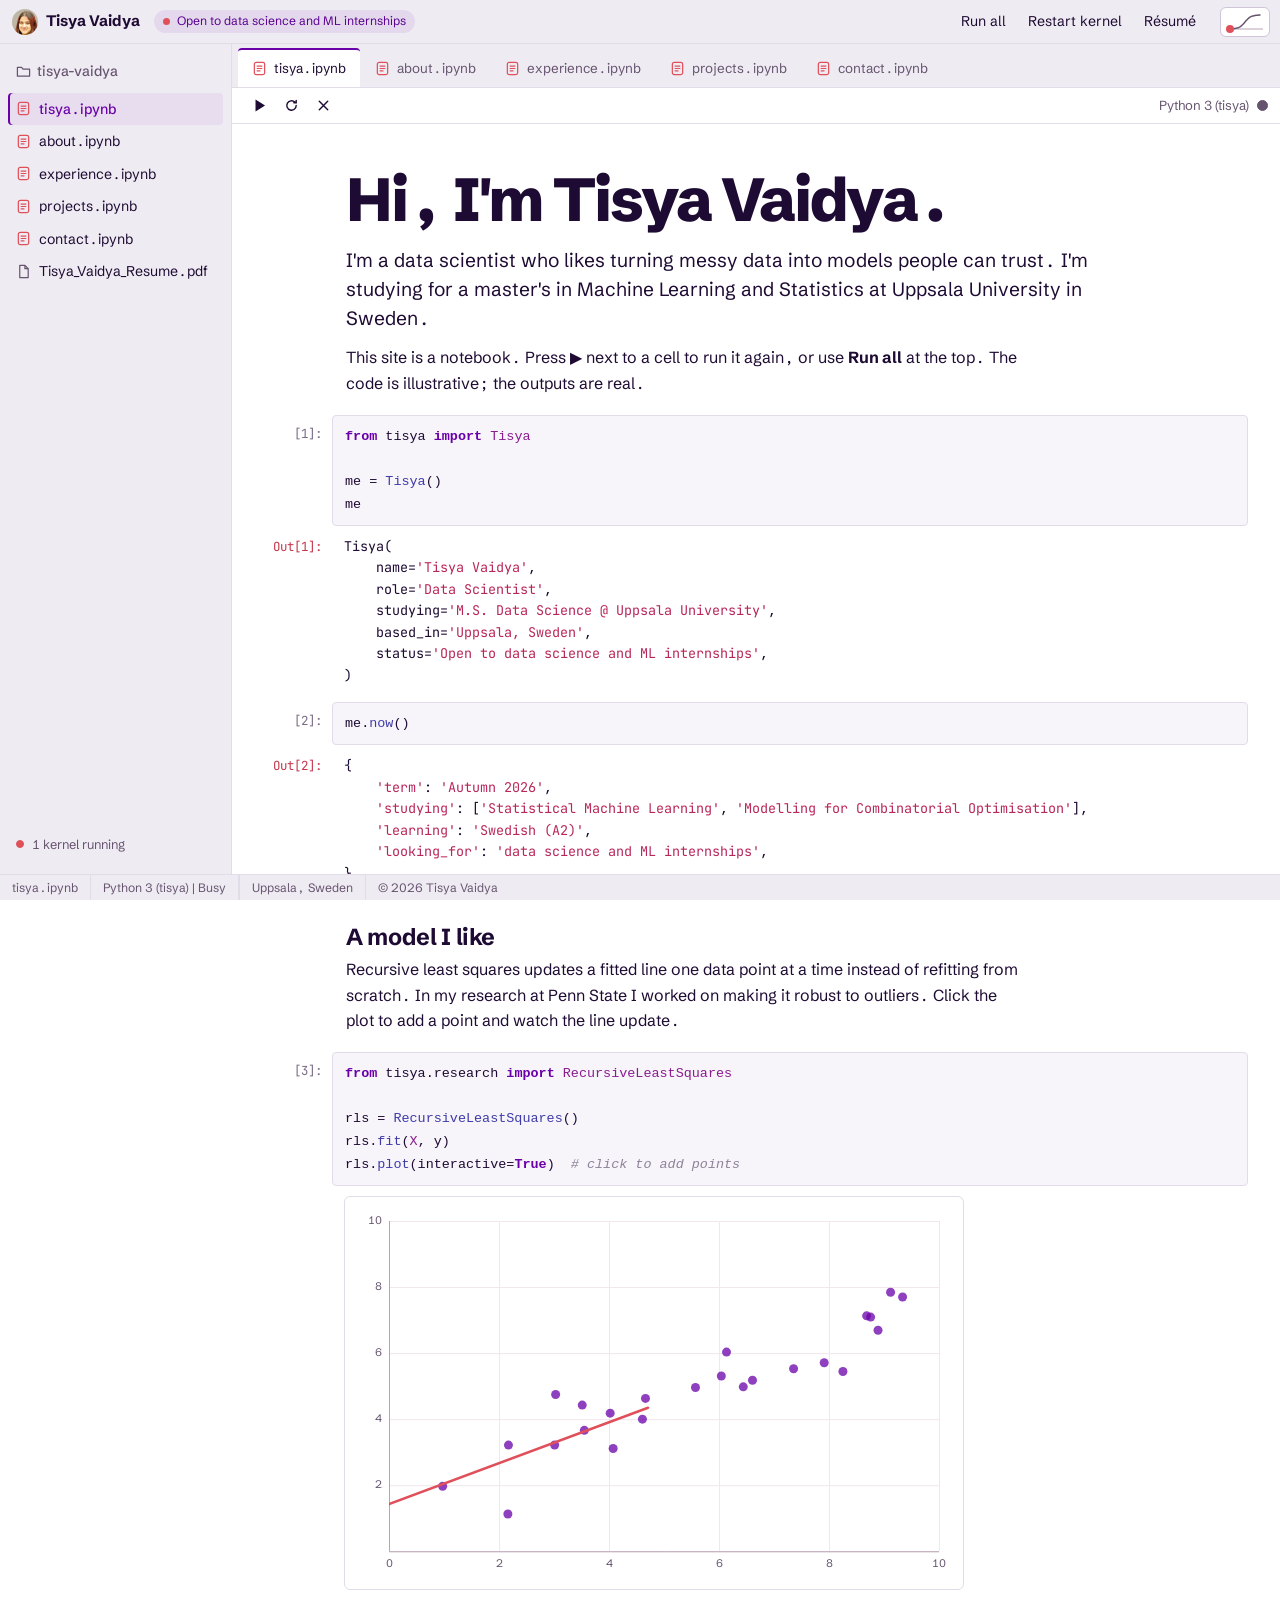
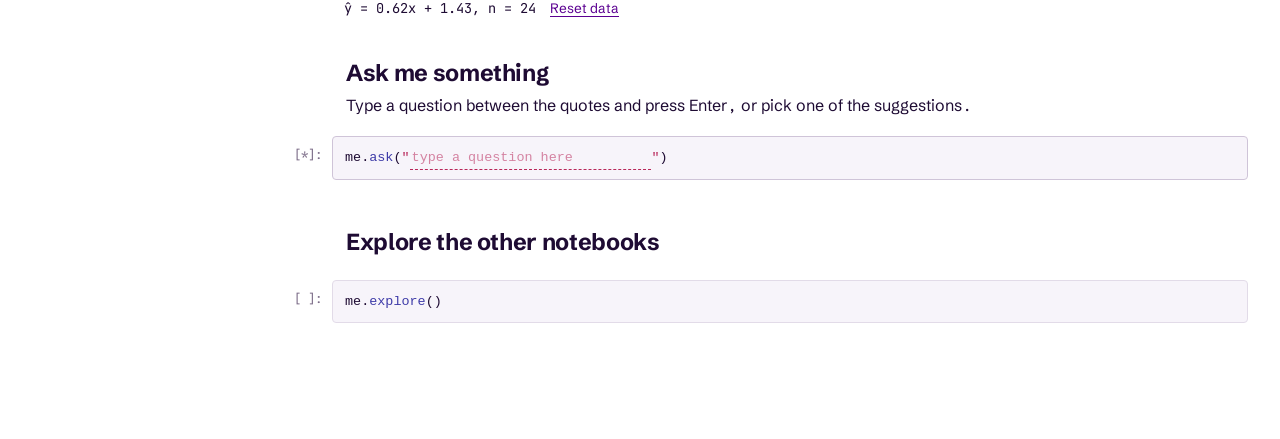
==== commit b619b424: "Add current courses, languages and coursework; align skills" ====
--- a/index.html
+++ b/index.html
@@ -48,8 +48,8 @@
         </div></div>
 
         <div class="cell code"><div class="cell-body">
-          <pre class="src"><code>me.education</code></pre>
-          <div class="output" data-render="education" hidden><span class="out-prompt"></span><div class="out-body"></div></div>
+          <pre class="src"><code>me.now()</code></pre>
+          <div class="output" data-render="now" hidden><span class="out-prompt"></span><div class="out-body"></div></div>
         </div></div>
 
         <div class="cell md"><div class="cell-body">
--- a/css/notebook.css
+++ b/css/notebook.css
@@ -296,6 +296,20 @@
 .mini .tl { fill: #fff; }
 .mini .td { fill: var(--ink); }
 
+.mini.real text { font: 500 10.5px var(--sans); }
+.mini .lab { fill: var(--muted); text-anchor: middle; }
+.mini .lab.end, .mini .end { text-anchor: end; }
+.mini .val { fill: var(--ink); font-weight: 700; text-anchor: middle; }
+.mini .cap { fill: var(--muted); text-anchor: middle; font-style: italic; }
+.thumb.has-img, .pd-thumb.has-img { padding: 0; overflow: hidden; background: #fff; }
+.thumb-img { display: block; width: 100%; aspect-ratio: 16 / 9; object-fit: cover; object-position: top center; }
+.pd-thumb.has-img .thumb-img { aspect-ratio: auto; max-height: 340px; object-fit: contain; background: #fff; }
+.pd-cap { text-align: center; color: var(--muted); font-size: .82rem; margin-top: 6px; }
+.pd-fig { margin: 12px 0 0; }
+.pd-fig img { width: 100%; max-height: 380px; object-fit: contain; background: #fff; border: 1px solid var(--rule); border-radius: 6px; }
+.pd-fig figcaption { font-size: .84rem; color: var(--muted); margin-top: 6px; }
+.pd-link { display: flex; flex-wrap: wrap; gap: 8px; }
+
 /* Gantt */
 .gantt { border: 1px solid var(--rule); border-radius: 6px; padding: 16px 18px 12px; background: var(--paper); }
 .g-axis { position: relative; height: 18px; margin-left: 230px; font-size: .78rem; color: var(--muted); font-family: var(--mono); }
@@ -326,6 +340,7 @@
 .roles ul { margin: 8px 0 0; padding-left: 1.1em; }
 .roles ul li + li { margin-top: 4px; }
 .roles ul li::marker { color: var(--blue); }
+.role-link { margin-top: 8px; font-size: .92rem; }
 
 /* Projects */
 .widget { display: flex; flex-wrap: wrap; align-items: center; gap: 4px; margin-bottom: 16px; font-size: .86rem; }
@@ -378,21 +393,6 @@
 .metrics dd { margin: 0; font-size: 1.6rem; font-weight: 800; letter-spacing: -0.02em; line-height: 1.1; }
 .metrics dt { font-size: .8rem; color: var(--muted); }
 .pd-link { margin-top: 22px; }
-
-.ask { width: min(560px, calc(100vw - 32px)); }
-.ask[open] { display: flex; flex-direction: column; }
-.ask-head { display: flex; gap: 12px; align-items: center; padding: 16px 60px 14px 18px; border-bottom: 1px solid var(--rule); }
-.ask-head img { width: 36px; height: 36px; border-radius: 50%; }
-.ask-head h2 { font-size: 1.1rem; }
-.ask-head p { font-size: .84rem; color: var(--muted); }
-.ask-log { padding: 14px 18px; min-height: 140px; max-height: 46vh; overflow-y: auto; font-size: .95rem; }
-.c-in { font-family: var(--mono); font-size: .84rem; margin-top: 12px; }
-.c-in:first-child { margin-top: 0; }
-.c-out { margin-top: 4px; }
-.ps { color: var(--select); font-family: var(--mono); font-weight: 700; }
-.ask-chips { padding: 0 18px 12px; }
-.ask-form { display: flex; align-items: center; gap: 8px; padding: 12px 18px 16px; border-top: 1px solid var(--rule); }
-.ask-form input { flex: 1; min-width: 0; font-family: var(--mono); font-size: .9rem; color: var(--ink); background: var(--code-bg); border: 1px solid var(--rule-strong); border-radius: 6px; padding: 8px 12px; }
 
 /* ------------------------------------------------------------ Responsive */
 @media (max-width: 1100px) {
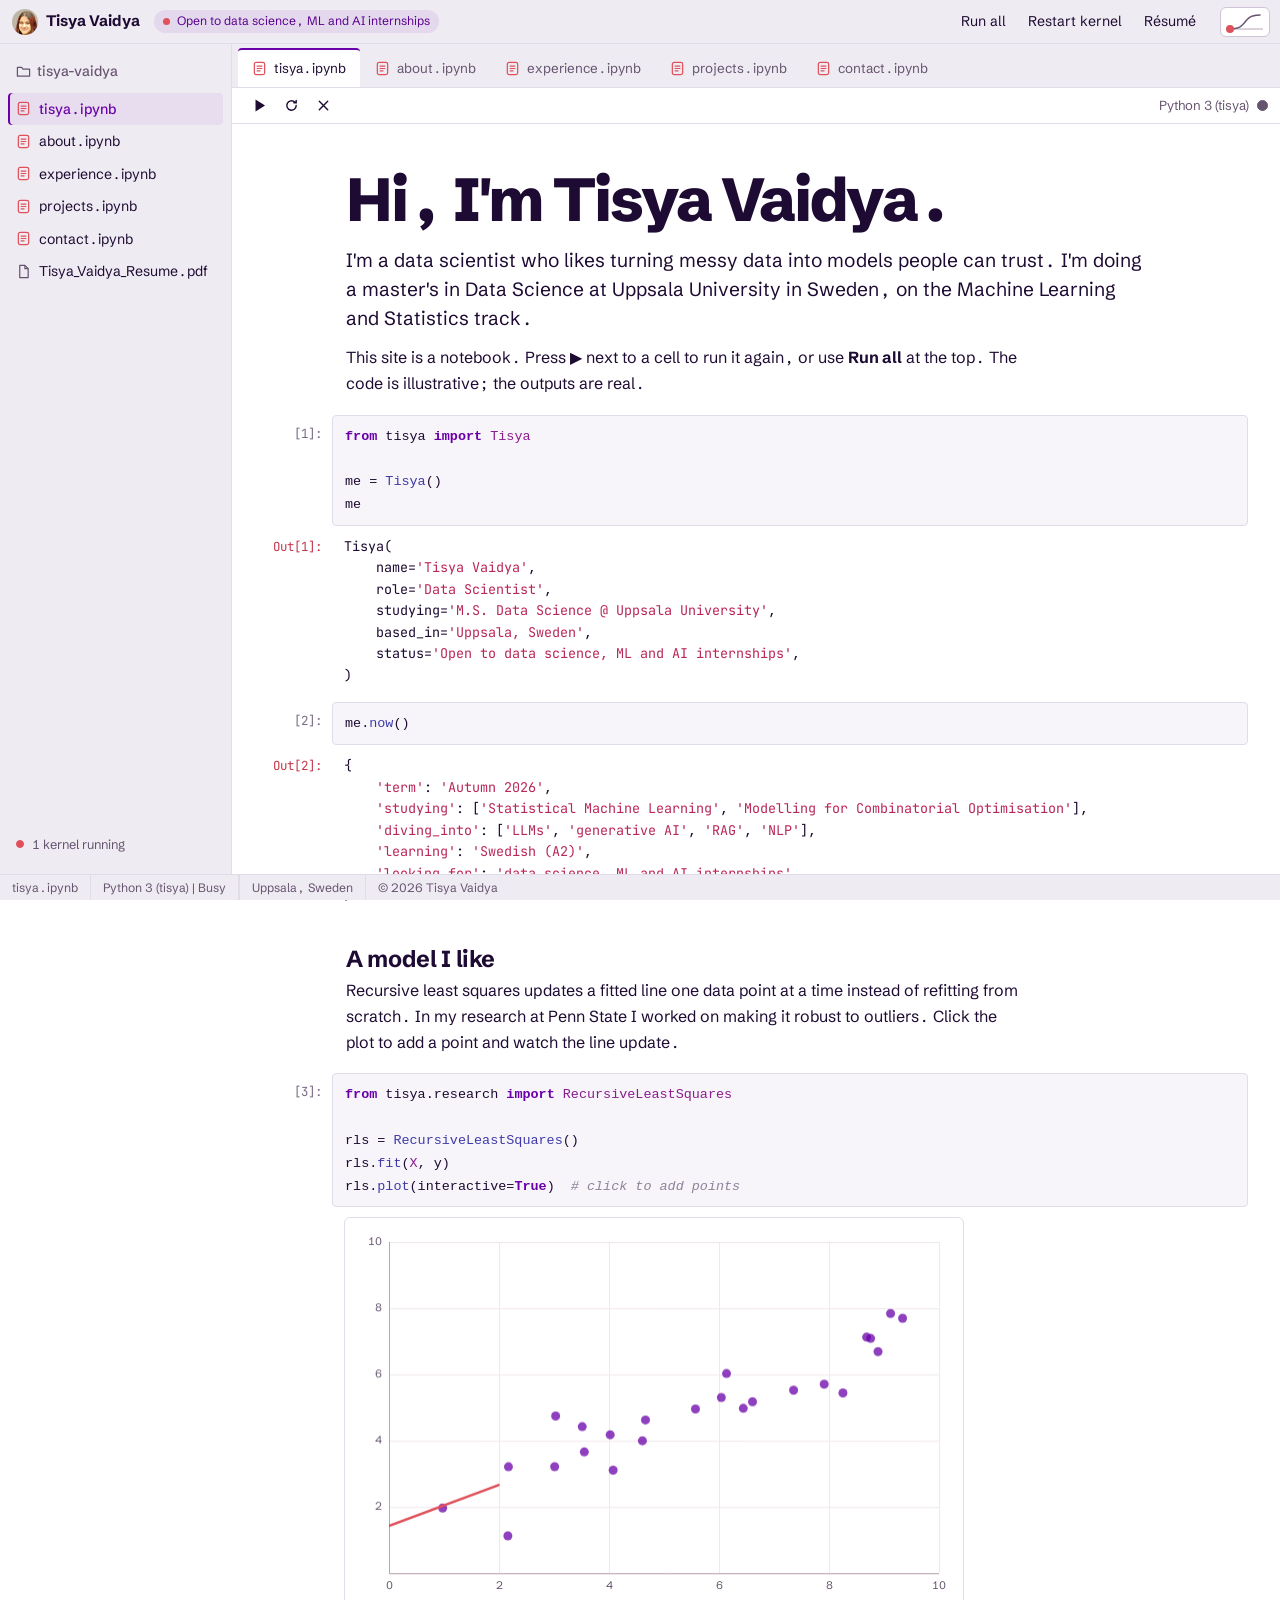
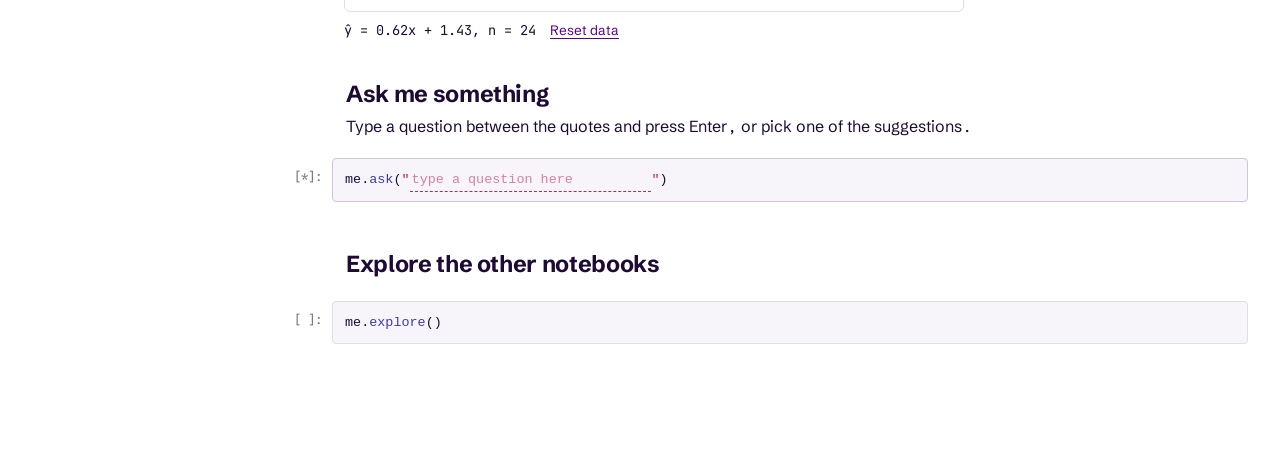
==== commit e33b3be8: "Describe master's as Data Science, ML and Statistics track" ====
--- a/index.html
+++ b/index.html
@@ -4,12 +4,12 @@
   <meta charset="utf-8">
   <meta name="viewport" content="width=device-width, initial-scale=1">
   <title>Tisya Vaidya, data scientist</title>
-  <meta name="description" content="Tisya Vaidya is a data scientist and master's student in Machine Learning and Statistics at Uppsala University, Sweden.">
+  <meta name="description" content="Tisya Vaidya is a data scientist and master's student in Data Science (Machine Learning and Statistics track) at Uppsala University, Sweden.">
   <link rel="canonical" href="https://tisyavaidya.com/">
   <meta property="og:type" content="website">
   <meta property="og:url" content="https://tisyavaidya.com/">
   <meta property="og:title" content="Tisya Vaidya, data scientist">
-  <meta property="og:description" content="Tisya Vaidya is a data scientist and master's student in Machine Learning and Statistics at Uppsala University, Sweden.">
+  <meta property="og:description" content="Tisya Vaidya is a data scientist and master's student in Data Science (Machine Learning and Statistics track) at Uppsala University, Sweden.">
   <meta property="og:image" content="https://tisyavaidya.com/assets/og-image.png">
   <meta name="twitter:card" content="summary_large_image">
   <link rel="icon" href="assets/favicon.svg" type="image/svg+xml">
@@ -35,7 +35,7 @@
 
         <div class="cell md"><div class="cell-body">
           <h1>Hi, I'm Tisya Vaidya.</h1>
-          <p class="lede">I'm a data scientist who likes turning messy data into models people can trust. I'm studying for a master's in Machine Learning and Statistics at Uppsala University in Sweden.</p>
+          <p class="lede">I'm a data scientist who likes turning messy data into models people can trust. I'm doing a master's in Data Science at Uppsala University in Sweden, on the Machine Learning and Statistics track.</p>
           <p>This site is a notebook. Press ▶ next to a cell to run it again, or use <strong>Run all</strong> at the top. The code is illustrative; the outputs are real.</p>
         </div></div>
 
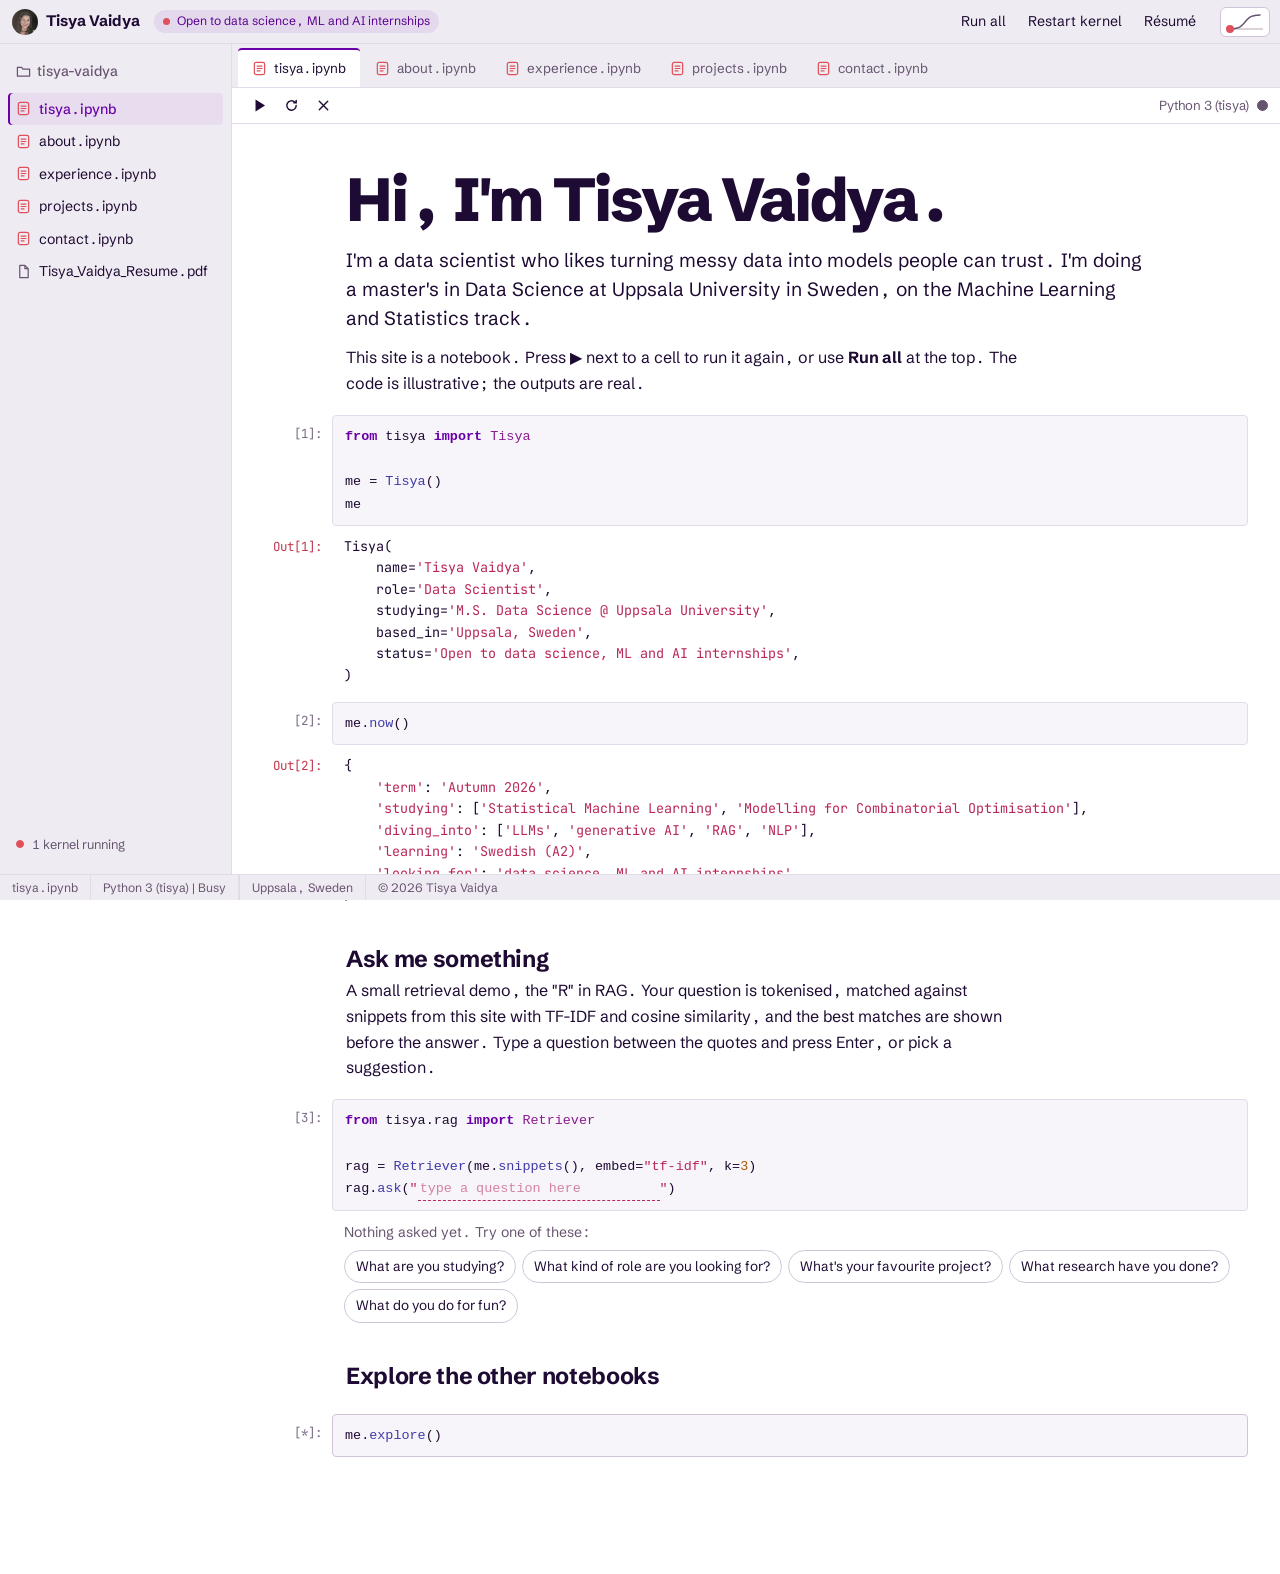
==== commit 2e435139: "Ask Tisya: show retrieval steps (TF-IDF RAG demo)" ====
--- a/index.html
+++ b/index.html
@@ -53,27 +53,15 @@
         </div></div>
 
         <div class="cell md"><div class="cell-body">
-          <h2>A model I like</h2>
-          <p>Recursive least squares updates a fitted line one data point at a time instead of refitting from scratch. In my research at Penn State I worked on making it robust to outliers. Click the plot to add a point and watch the line update.</p>
+          <h2>Ask me something</h2>
+          <p>A small retrieval demo, the "R" in RAG. Your question is tokenised, matched against snippets from this site with TF-IDF and cosine similarity, and the best matches are shown before the answer. Type a question between the quotes and press Enter, or pick a suggestion.</p>
         </div></div>
 
         <div class="cell code"><div class="cell-body">
-          <pre class="src"><code>from tisya.research import RecursiveLeastSquares
+          <pre class="src"><code>from tisya.rag import Retriever
 
-rls = RecursiveLeastSquares()
-rls.fit(X, y)
-rls.plot(interactive=True)  # click to add points</code></pre>
-          <div class="output" data-render="plot" hidden><div class="out-body"><div class="plot-frame"><canvas id="fit-canvas" role="img" aria-label="Scatter plot with a fitted regression line. Click or tap the plot to add points; the line refits each time."></canvas></div>
-            <p class="plot-caption"><span class="eq" id="fit-eq">ŷ = …</span><button type="button" class="link-btn" id="fit-reset">Reset data</button></p></div></div>
-        </div></div>
-
-        <div class="cell md"><div class="cell-body">
-          <h2>Ask me something</h2>
-          <p>Type a question between the quotes and press Enter, or pick one of the suggestions.</p>
-        </div></div>
-
-        <div class="cell code"><div class="cell-body">
-          <pre class="src"><code>me.ask(&quot;__INPUT__&quot;)</code></pre>
+rag = Retriever(me.snippets(), embed=&quot;tf-idf&quot;, k=3)
+rag.ask(&quot;__INPUT__&quot;)</code></pre>
           <div class="output" data-render="ask" hidden><div class="out-body"></div></div>
         </div></div>
 
@@ -89,7 +77,6 @@
     </div>
   </div>
   <script src="js/data.js"></script>
-  <script src="js/hero.js"></script>
   <script src="js/notebook.js"></script>
 </body>
 </html>
--- a/css/notebook.css
+++ b/css/notebook.css
@@ -278,7 +278,7 @@
 .link-btn { background: none; border: 0; padding: 0; color: var(--blue-text); text-decoration: underline; text-underline-offset: 3px; cursor: pointer; font-size: inherit; }
 
 /* Portrait */
-.portrait { width: 280px; max-width: 100%; height: auto; border-radius: 6px; }
+.portrait { width: 360px; max-width: 100%; height: auto; border-radius: 6px; }
 
 /* Mini charts */
 .mini { width: 100%; height: auto; }
@@ -441,3 +441,25 @@
   .statusbar span:nth-child(2) { display: none; }
   .df th, .df td { padding: 5px 8px; }
 }
+
+/* Ask Tisya: retrieval steps (RAG) */
+.rag { display: grid; gap: 14px; }
+.rag-step { animation: ragIn .4s ease-out both; animation-delay: var(--d, 0s); }
+.rag-h { margin: 0 0 6px; font-size: .86rem; font-weight: 600; display: flex; align-items: center; gap: 8px; flex-wrap: wrap; }
+.rag-h .muted { font-weight: 400; }
+.rag-n { display: inline-grid; place-items: center; width: 20px; height: 20px; border-radius: 50%; font-size: .72rem; font-weight: 700; color: #fff; background: var(--blue); flex: none; }
+.rag .repr { margin: 0; }
+.rag-hits { list-style: none; margin: 0; padding: 0; display: grid; gap: 6px; }
+.rag-hit { display: grid; grid-template-columns: 120px 84px 1fr; gap: 10px; align-items: baseline; font-size: .86rem; line-height: 1.45; }
+.rag-score { position: relative; display: flex; align-items: center; gap: 8px; }
+.rag-bar { display: block; height: 8px; width: var(--w); max-width: 70px; border-radius: 4px; background: linear-gradient(90deg, var(--blue), var(--orange)); animation: ragBar .6s ease-out both; animation-delay: calc(var(--d, .3s) + .3s); transform-origin: left; }
+.rag-step:nth-child(2) .rag-bar { --d: .3s; }
+.rag-num { font-family: var(--mono, ui-monospace, monospace); font-size: .8rem; color: var(--tk-n); }
+.rag-src { font-family: var(--mono, ui-monospace, monospace); font-size: .76rem; color: var(--muted); }
+.rag-text mark { background: color-mix(in srgb, var(--orange) 28%, transparent); color: inherit; border-radius: 3px; padding: 0 2px; }
+.rag-note { margin-top: 10px; }
+@keyframes ragIn { from { opacity: 0; transform: translateY(4px); } to { opacity: 1; transform: none; } }
+@keyframes ragBar { from { transform: scaleX(0); } to { transform: scaleX(1); } }
+@media (max-width: 640px) { .rag-hit { grid-template-columns: 80px 1fr; } .rag-hit .rag-text { grid-column: 1 / -1; } }
+@media (prefers-reduced-motion: reduce) { .rag-step, .rag-bar { animation: none; } }
+.rag-hit.used .rag-src::after { content: " ← used"; color: var(--orange); }
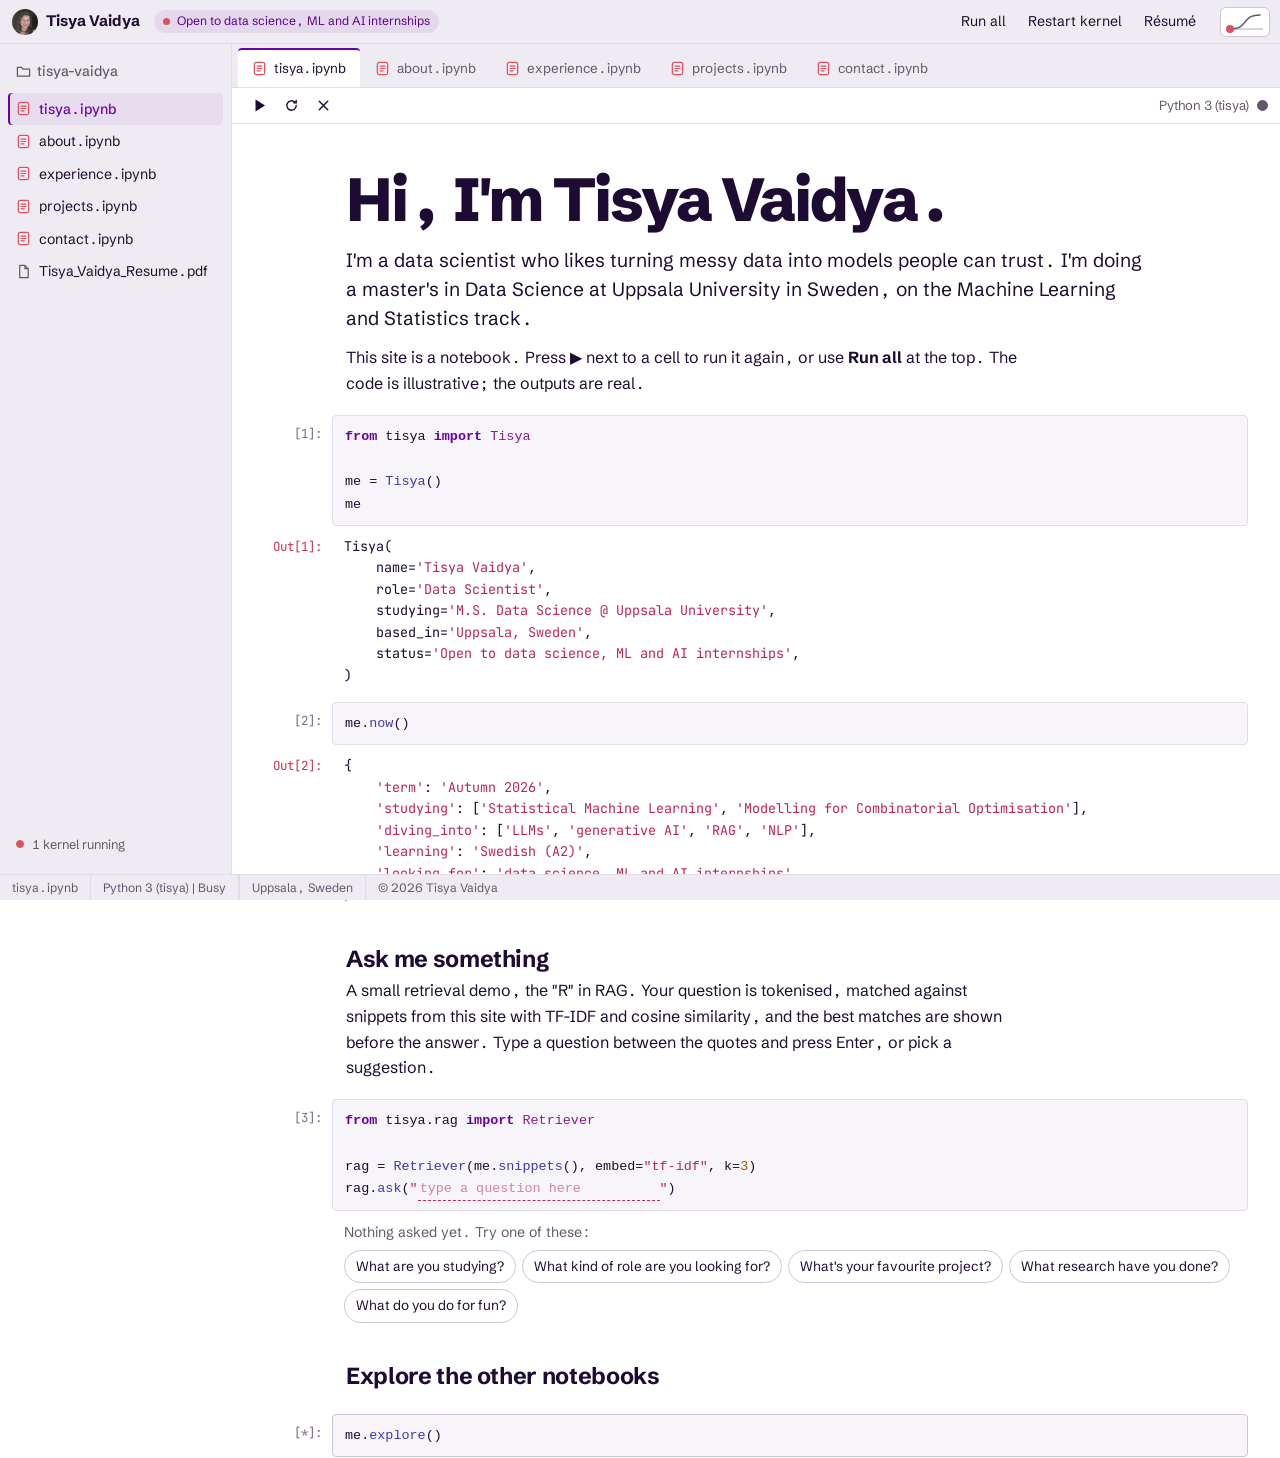
==== commit 9def2a40: "Open in light mode by default" ====
--- a/index.html
+++ b/index.html
@@ -14,11 +14,11 @@
   <meta name="twitter:card" content="summary_large_image">
   <link rel="icon" href="assets/favicon.svg" type="image/svg+xml">
   <script>
-    /* Apply the saved or system theme before the page paints */
+    /* Light by default; keep a theme chosen during this visit */
     (function () {
-      var t = null; try { t = localStorage.getItem("theme"); } catch (e) {}
+      var t = null; try { t = sessionStorage.getItem("theme"); } catch (e) {}
       if (!t) { var m = /(?:^|;)theme=(dark|light)/.exec(window.name || ""); if (m) t = m[1]; }
-      if (!t) t = window.matchMedia && window.matchMedia("(prefers-color-scheme: dark)").matches ? "dark" : "light";
+      if (!t) t = "light";
       document.documentElement.dataset.theme = t;
     })();
   </script>
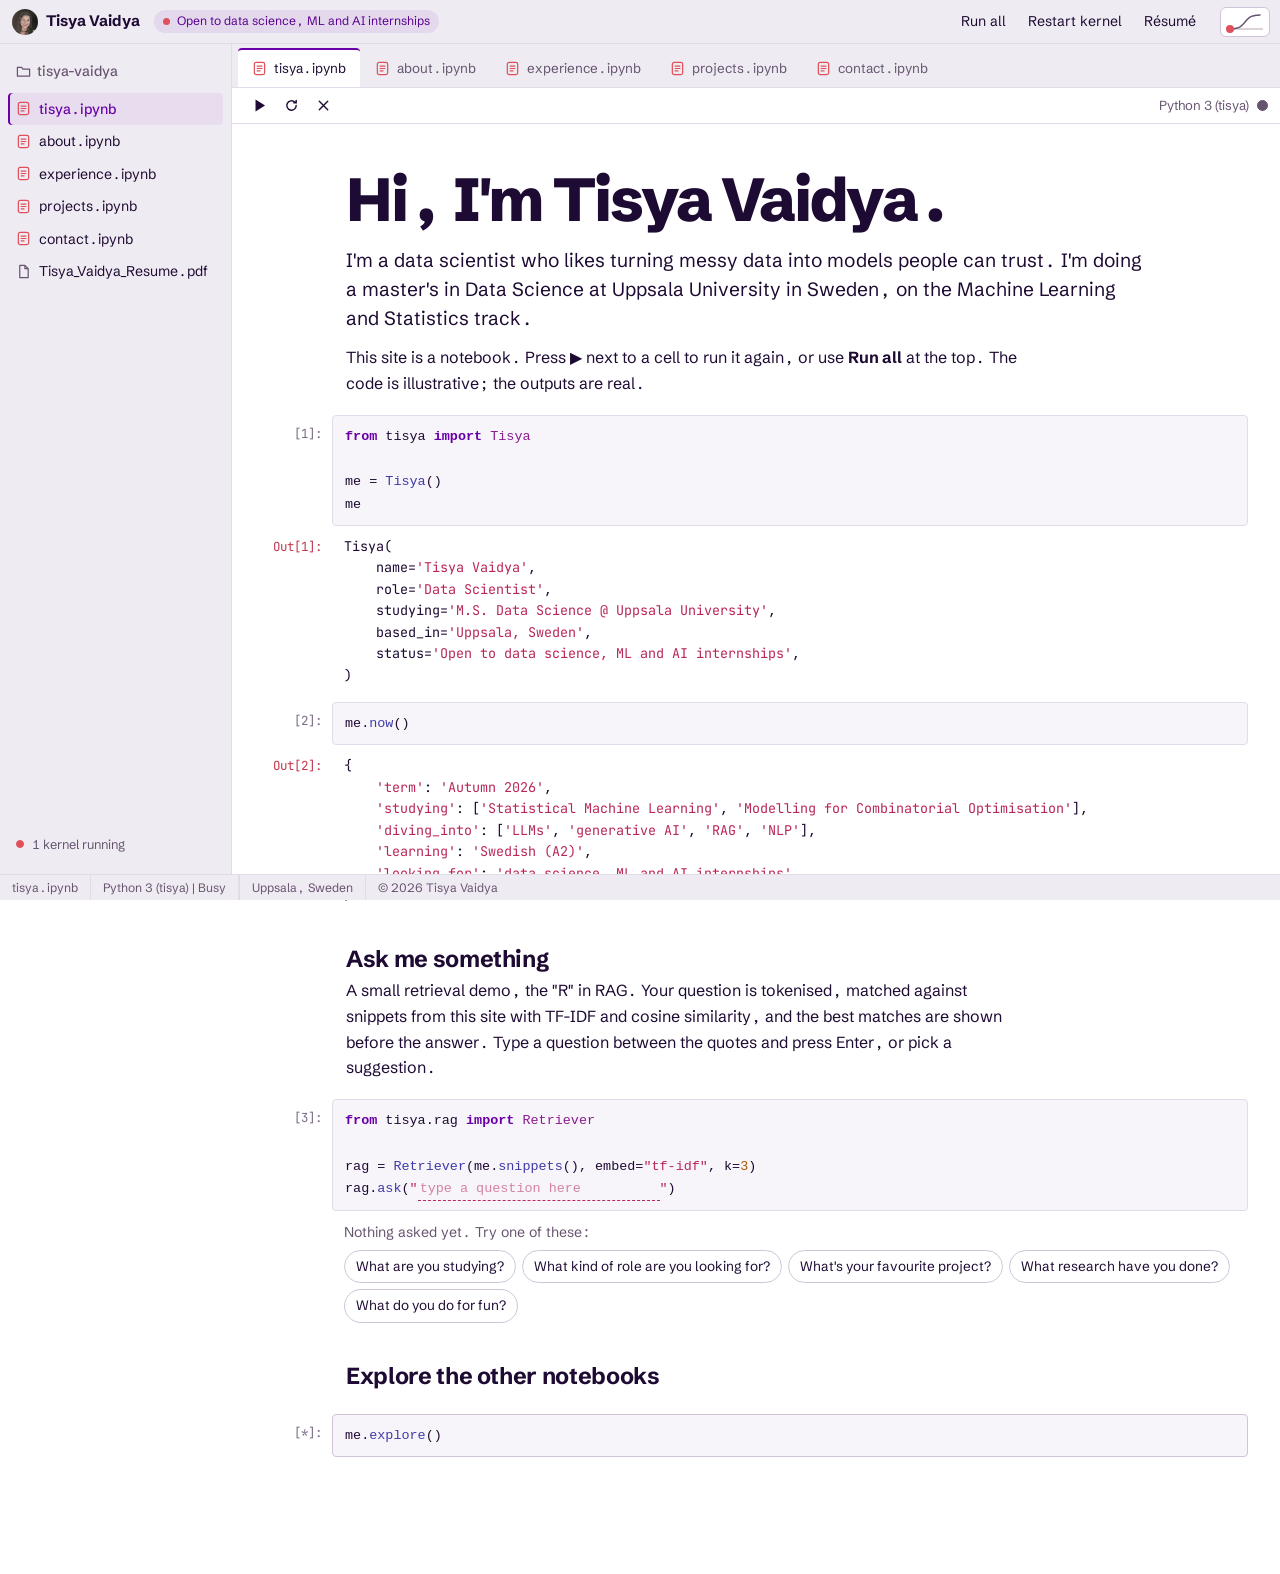
==== commit 211e3131: "Follow device theme on each new visit" ====
--- a/index.html
+++ b/index.html
@@ -14,11 +14,11 @@
   <meta name="twitter:card" content="summary_large_image">
   <link rel="icon" href="assets/favicon.svg" type="image/svg+xml">
   <script>
-    /* Light by default; keep a theme chosen during this visit */
+    /* Follow the device setting; keep a theme chosen during this visit */
     (function () {
       var t = null; try { t = sessionStorage.getItem("theme"); } catch (e) {}
       if (!t) { var m = /(?:^|;)theme=(dark|light)/.exec(window.name || ""); if (m) t = m[1]; }
-      if (!t) t = "light";
+      if (!t) t = window.matchMedia && window.matchMedia("(prefers-color-scheme: dark)").matches ? "dark" : "light";
       document.documentElement.dataset.theme = t;
     })();
   </script>
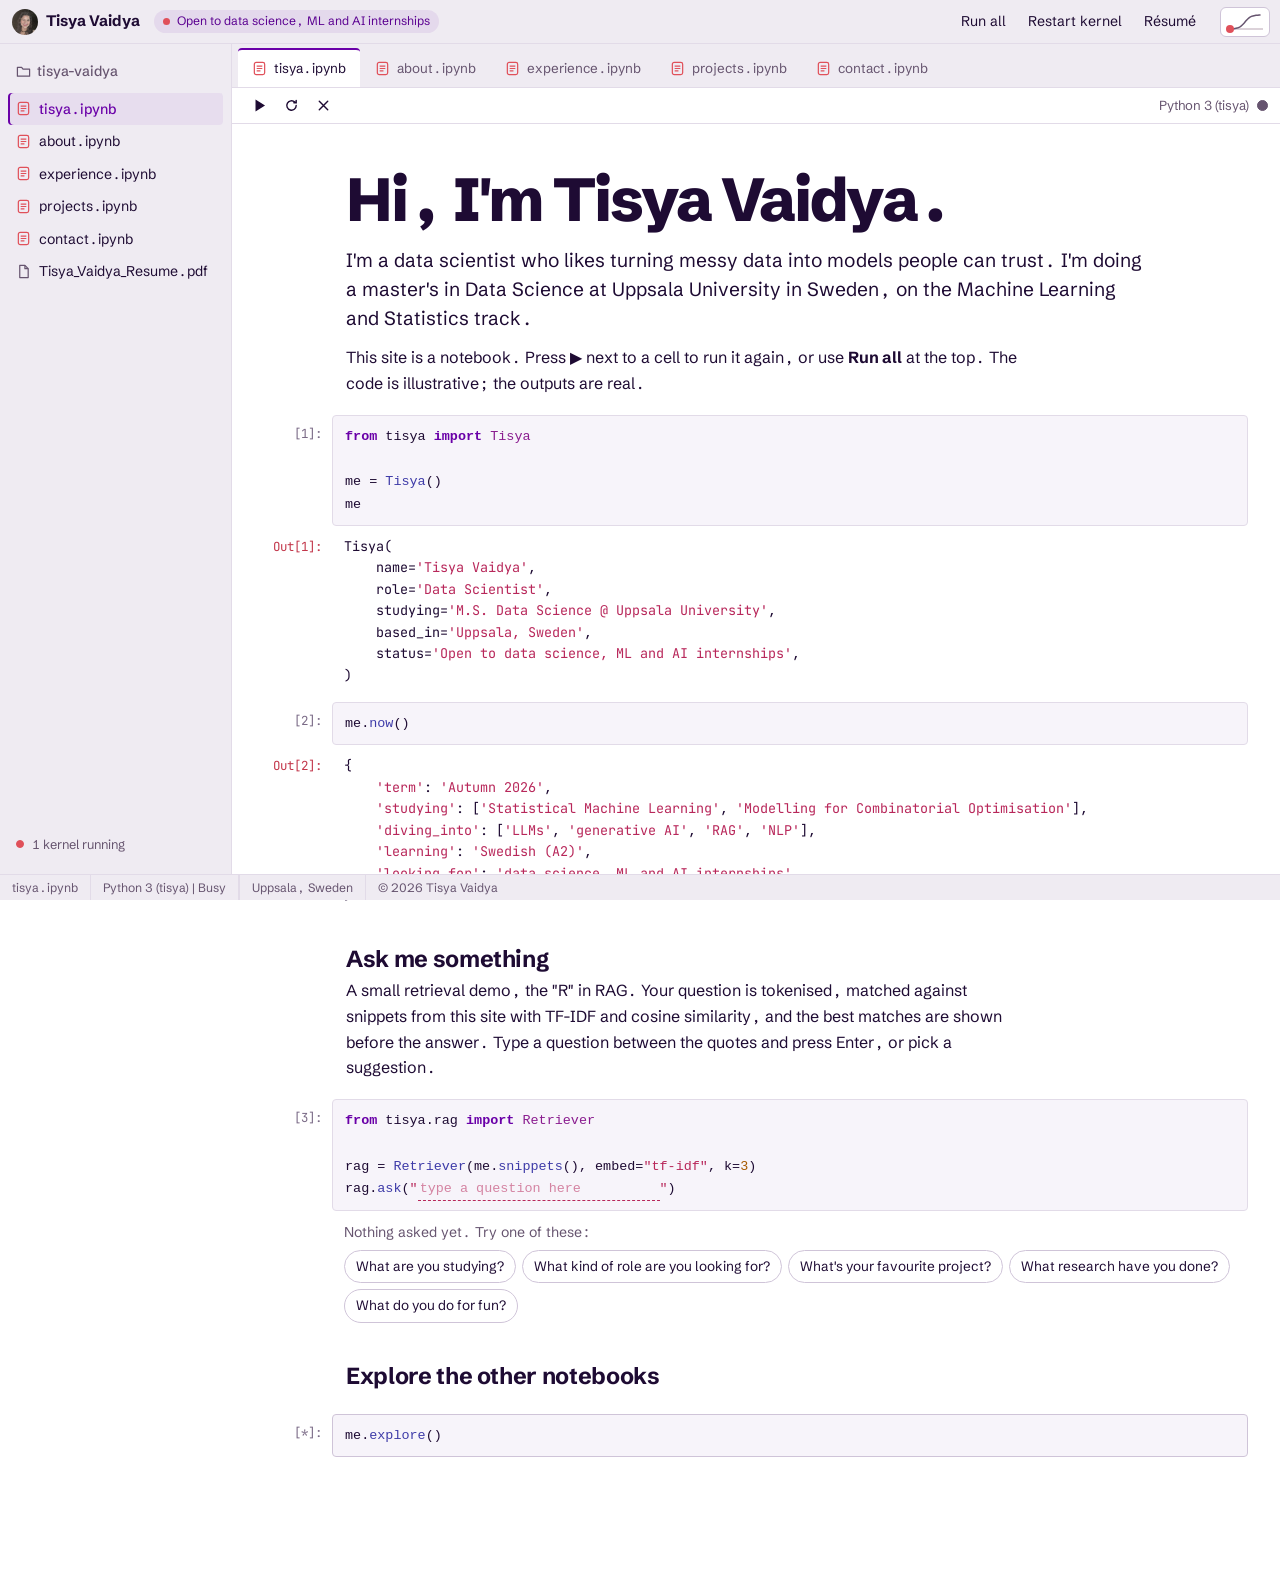
==== commit 52388fe2: "Fix theme switching between pages" ====
--- a/index.html
+++ b/index.html
@@ -16,8 +16,9 @@
   <script>
     /* Follow the device setting; keep a theme chosen during this visit */
     (function () {
+      try { localStorage.removeItem("theme"); } catch (e) {}
+      window.name = (window.name || "").replace(/(?:^|;)theme=[^;]*/g, "");
       var t = null; try { t = sessionStorage.getItem("theme"); } catch (e) {}
-      if (!t) { var m = /(?:^|;)theme=(dark|light)/.exec(window.name || ""); if (m) t = m[1]; }
       if (!t) t = window.matchMedia && window.matchMedia("(prefers-color-scheme: dark)").matches ? "dark" : "light";
       document.documentElement.dataset.theme = t;
     })();
@@ -25,7 +26,7 @@
   <link rel="preconnect" href="https://fonts.googleapis.com">
   <link rel="preconnect" href="https://fonts.gstatic.com" crossorigin>
   <link href="https://fonts.googleapis.com/css2?family=JetBrains+Mono:wght@400;700&family=Schibsted+Grotesk:wght@400;500;700;800&display=swap" rel="stylesheet">
-  <link rel="stylesheet" href="css/notebook.css">
+  <link rel="stylesheet" href="css/notebook.css?v=15494342">
 </head>
 <body data-page="home">
   <a class="skip" href="#notebook">Skip to notebook</a>
@@ -76,7 +77,7 @@
       </main>
     </div>
   </div>
-  <script src="js/data.js"></script>
-  <script src="js/notebook.js"></script>
+  <script src="js/data.js?v=7a0d462c"></script>
+  <script src="js/notebook.js?v=66064dac"></script>
 </body>
 </html>
